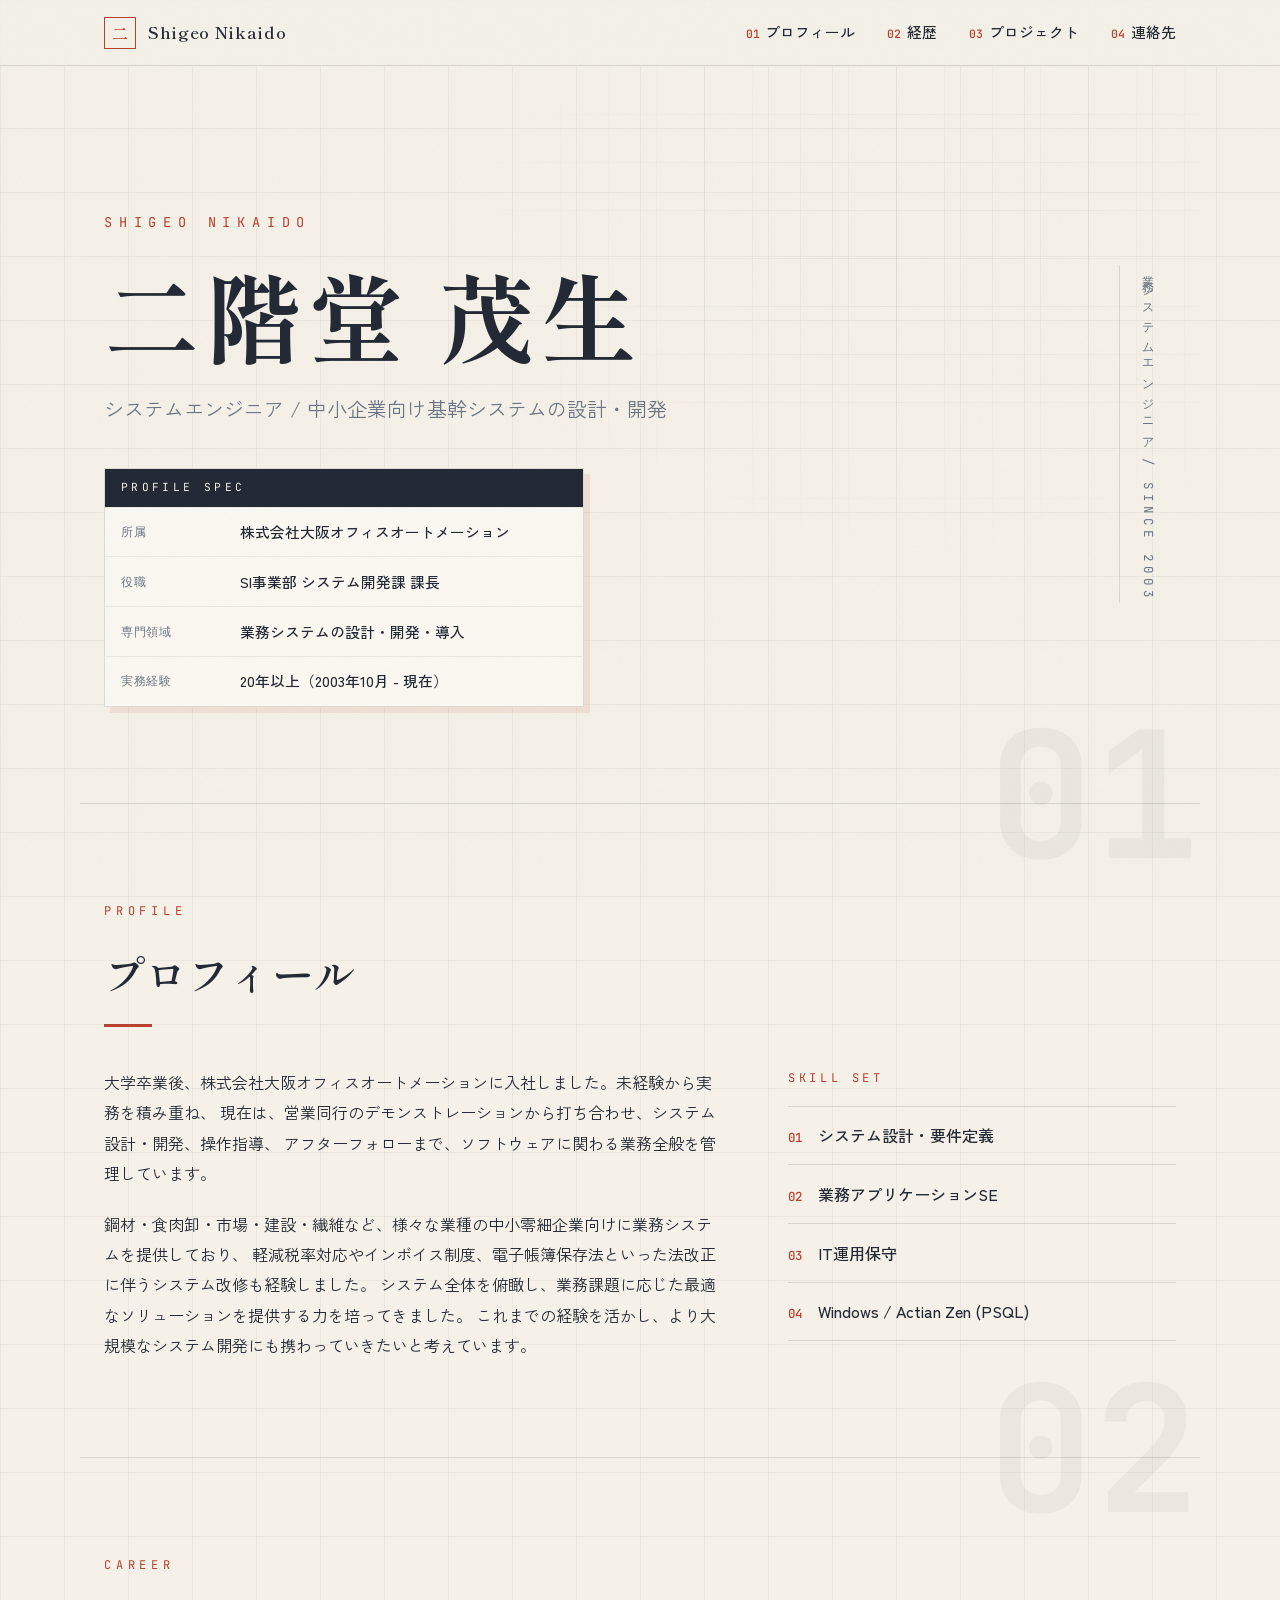
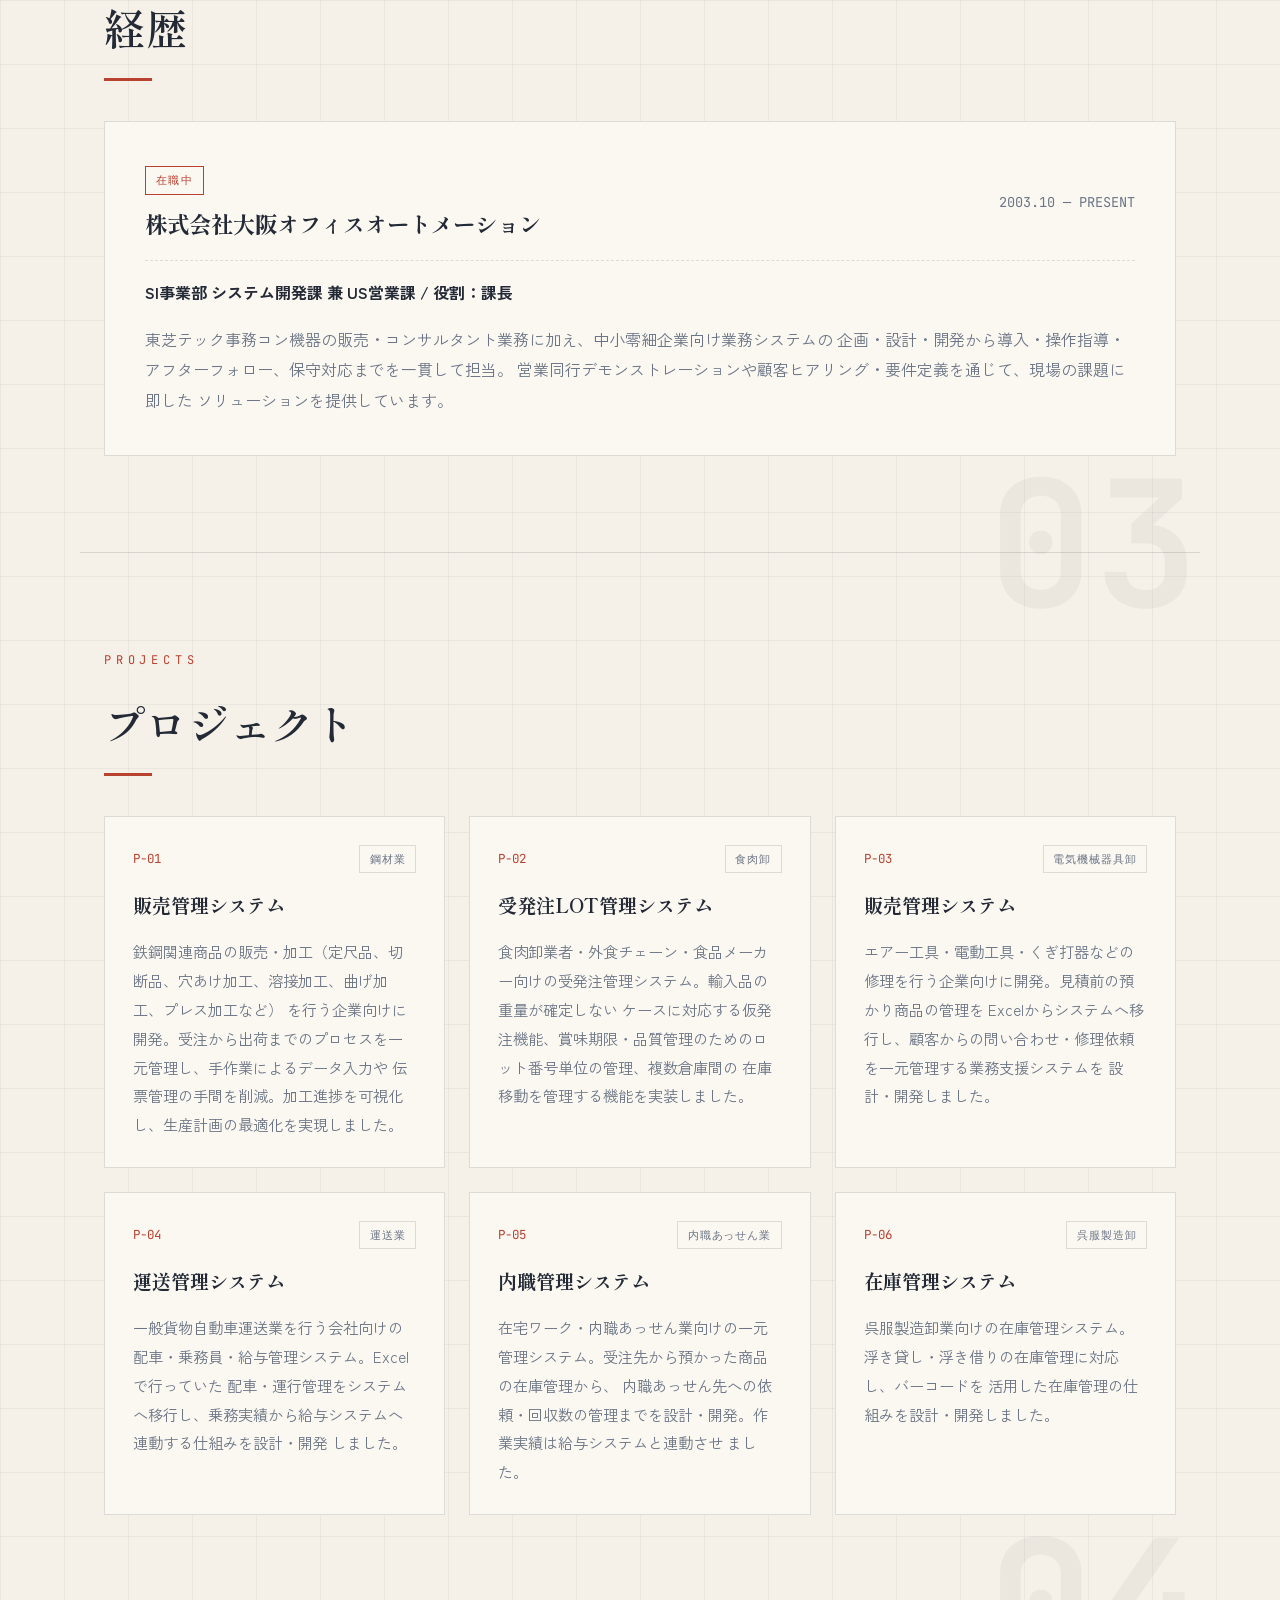
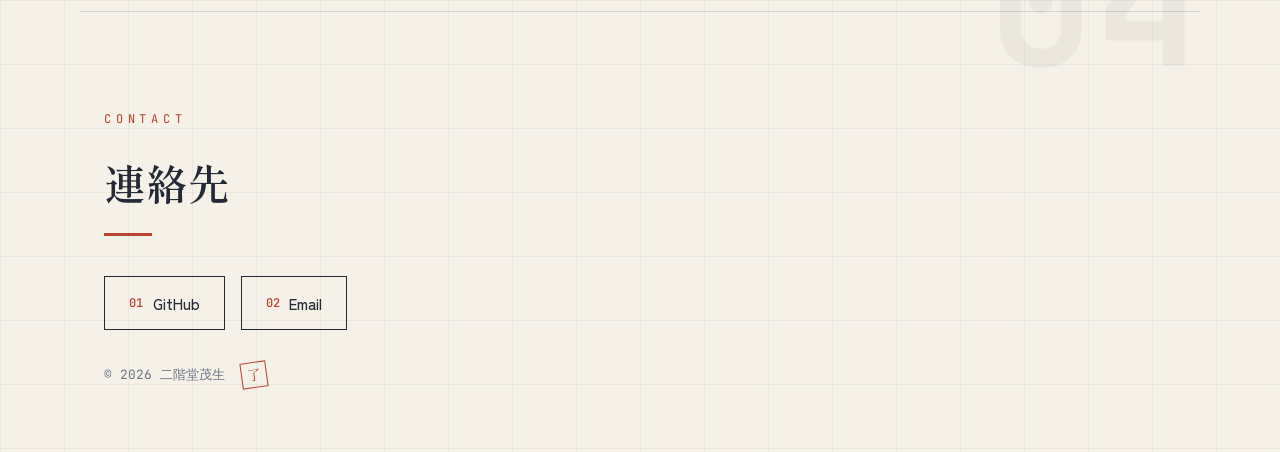
==== index.html @ 4d9657d4 "修正" ====
<!DOCTYPE html>
<html lang="ja">
<head>
  <meta charset="UTF-8">
  <meta name="viewport" content="width=device-width, initial-scale=1.0">
  <title>二階堂茂生 - Portfolio</title>
  <meta name="description" content="二階堂茂生のポートフォリオ。中小企業向け基幹システムの設計・開発に従事するシステムエンジニアの経歴とプロジェクト実績。">
  <link rel="preconnect" href="https://fonts.googleapis.com">
  <link rel="preconnect" href="https://fonts.gstatic.com" crossorigin>
  <link href="https://fonts.googleapis.com/css2?family=Shippori+Mincho:wght@400;500;600;800&family=Zen+Kaku+Gothic+New:wght@400;500;700;900&family=JetBrains+Mono:wght@400;500;600&display=swap" rel="stylesheet">
  <link rel="stylesheet" href="css/style.css">
</head>
<body>
  <div class="grain" aria-hidden="true"></div>

  <header class="site-header">
    <nav class="nav">
      <a class="nav__brand" href="#top">
        <span class="nav__brand-mark" aria-hidden="true">二</span>
        <span class="nav__brand-text">Shigeo Nikaido</span>
      </a>
      <ul class="nav__links">
        <li><a href="#about"><span class="nav__index">01</span>プロフィール</a></li>
        <li><a href="#experience"><span class="nav__index">02</span>経歴</a></li>
        <li><a href="#projects"><span class="nav__index">03</span>プロジェクト</a></li>
        <li><a href="#contact"><span class="nav__index">04</span>連絡先</a></li>
      </ul>
    </nav>
  </header>

  <main>
    <section class="hero" id="top">
      <div class="hero__grid" aria-hidden="true"></div>
      <span class="hero__vertical-label" aria-hidden="true">業務システムエンジニア / SINCE 2003</span>

      <div class="hero__content">
        <p class="hero__kicker reveal" style="--delay:0">SHIGEO NIKAIDO</p>
        <h1 class="hero__name reveal" style="--delay:1">二階堂&nbsp;茂生</h1>
        <p class="hero__tagline reveal" style="--delay:2">システムエンジニア / 中小企業向け基幹システムの設計・開発</p>

        <dl class="spec-sheet reveal" style="--delay:3">
          <div class="spec-sheet__title">PROFILE SPEC</div>
          <div class="spec-sheet__row">
            <dt>所属</dt>
            <dd>株式会社大阪オフィスオートメーション</dd>
          </div>
          <div class="spec-sheet__row">
            <dt>役職</dt>
            <dd>SI事業部 システム開発課 課長</dd>
          </div>
          <div class="spec-sheet__row">
            <dt>専門領域</dt>
            <dd>業務システムの設計・開発・導入</dd>
          </div>
          <div class="spec-sheet__row">
            <dt>実務経験</dt>
            <dd>20年以上（2003年10月 - 現在）</dd>
          </div>
        </dl>
      </div>

      <!-- div class="hanko" aria-hidden="true">
        <span>確<br>認<br>済</span>
      </div -->
      
    </section>

    <section id="about">
      <span class="section-number" aria-hidden="true">01</span>
      <div class="section-head reveal">
        <p class="section-head__kicker">Profile</p>
        <h2>プロフィール</h2>
      </div>

      <div class="about-grid">
        <div class="about-text reveal" style="--delay:1">
          <p>
            大学卒業後、株式会社大阪オフィスオートメーションに入社しました。未経験から実務を積み重ね、
            現在は、営業同行のデモンストレーションから打ち合わせ、システム設計・開発、操作指導、
            アフターフォローまで、ソフトウェアに関わる業務全般を管理しています。
          </p>
          <p>
            鋼材・食肉卸・市場・建設・繊維など、様々な業種の中小零細企業向けに業務システムを提供しており、
            軽減税率対応やインボイス制度、電子帳簿保存法といった法改正に伴うシステム改修も経験しました。
            システム全体を俯瞰し、業務課題に応じた最適なソリューションを提供する力を培ってきました。
            これまでの経験を活かし、より大規模なシステム開発にも携わっていきたいと考えています。
          </p>
        </div>

        <div class="about-skills reveal" style="--delay:2">
          <p class="about-skills__label">Skill Set</p>
          <ul class="skills">
            <li><span class="skills__index">01</span>システム設計・要件定義</li>
            <li><span class="skills__index">02</span>業務アプリケーションSE</li>
            <li><span class="skills__index">03</span>IT運用保守</li>
            <li><span class="skills__index">04</span>Windows / Actian Zen (PSQL)</li>
          </ul>
        </div>
      </div>
    </section>

    <section id="experience">
      <span class="section-number" aria-hidden="true">02</span>
      <div class="section-head reveal">
        <p class="section-head__kicker">Career</p>
        <h2>経歴</h2>
      </div>

      <div class="experience-item reveal" style="--delay:1">
        <div class="experience-item__header">
          <div>
            <span class="experience-item__tag">在職中</span>
            <h3>株式会社大阪オフィスオートメーション</h3>
          </div>
          <span class="experience-item__period">2003.10 — PRESENT</span>
        </div>
        <p class="experience-item__role">SI事業部 システム開発課 兼 US営業課 / 役割：課長</p>
        <p>
          東芝テック事務コン機器の販売・コンサルタント業務に加え、中小零細企業向け業務システムの
          企画・設計・開発から導入・操作指導・アフターフォロー、保守対応までを一貫して担当。
          営業同行デモンストレーションや顧客ヒアリング・要件定義を通じて、現場の課題に即した
          ソリューションを提供しています。
        </p>
      </div>
    </section>

    <section id="projects">
      <span class="section-number" aria-hidden="true">03</span>
      <div class="section-head reveal">
        <p class="section-head__kicker">Projects</p>
        <h2>プロジェクト</h2>
      </div>

      <div class="projects-grid">
        <article class="project-card reveal" style="--delay:1">
          <span class="project-card__corner project-card__corner--tl" aria-hidden="true"></span>
          <span class="project-card__corner project-card__corner--tr" aria-hidden="true"></span>
          <span class="project-card__corner project-card__corner--bl" aria-hidden="true"></span>
          <span class="project-card__corner project-card__corner--br" aria-hidden="true"></span>
          <div class="project-card__head">
            <span class="project-card__index">P-01</span>
            <span class="project-card__tag">鋼材業</span>
          </div>
          <h3>販売管理システム</h3>
          <p>
            鉄鋼関連商品の販売・加工（定尺品、切断品、穴あけ加工、溶接加工、曲げ加工、プレス加工など）
            を行う企業向けに開発。受注から出荷までのプロセスを一元管理し、手作業によるデータ入力や
            伝票管理の手間を削減。加工進捗を可視化し、生産計画の最適化を実現しました。
          </p>
        </article>

        <article class="project-card reveal" style="--delay:2">
          <span class="project-card__corner project-card__corner--tl" aria-hidden="true"></span>
          <span class="project-card__corner project-card__corner--tr" aria-hidden="true"></span>
          <span class="project-card__corner project-card__corner--bl" aria-hidden="true"></span>
          <span class="project-card__corner project-card__corner--br" aria-hidden="true"></span>
          <div class="project-card__head">
            <span class="project-card__index">P-02</span>
            <span class="project-card__tag">食肉卸</span>
          </div>
          <h3>受発注LOT管理システム</h3>
          <p>
            食肉卸業者・外食チェーン・食品メーカー向けの受発注管理システム。輸入品の重量が確定しない
            ケースに対応する仮発注機能、賞味期限・品質管理のためのロット番号単位の管理、複数倉庫間の
            在庫移動を管理する機能を実装しました。
          </p>
        </article>

        <article class="project-card reveal" style="--delay:3">
          <span class="project-card__corner project-card__corner--tl" aria-hidden="true"></span>
          <span class="project-card__corner project-card__corner--tr" aria-hidden="true"></span>
          <span class="project-card__corner project-card__corner--bl" aria-hidden="true"></span>
          <span class="project-card__corner project-card__corner--br" aria-hidden="true"></span>
          <div class="project-card__head">
            <span class="project-card__index">P-03</span>
            <span class="project-card__tag">電気機械器具卸</span>
          </div>
          <h3>販売管理システム</h3>
          <p>
            エアー工具・電動工具・くぎ打器などの修理を行う企業向けに開発。見積前の預かり商品の管理を
            Excelからシステムへ移行し、顧客からの問い合わせ・修理依頼を一元管理する業務支援システムを
            設計・開発しました。
          </p>
        </article>

        <article class="project-card reveal" style="--delay:4">
          <span class="project-card__corner project-card__corner--tl" aria-hidden="true"></span>
          <span class="project-card__corner project-card__corner--tr" aria-hidden="true"></span>
          <span class="project-card__corner project-card__corner--bl" aria-hidden="true"></span>
          <span class="project-card__corner project-card__corner--br" aria-hidden="true"></span>
          <div class="project-card__head">
            <span class="project-card__index">P-04</span>
            <span class="project-card__tag">運送業</span>
          </div>
          <h3>運送管理システム</h3>
          <p>
            一般貨物自動車運送業を行う会社向けの配車・乗務員・給与管理システム。Excelで行っていた
            配車・運行管理をシステムへ移行し、乗務実績から給与システムへ連動する仕組みを設計・開発
            しました。
          </p>
        </article>

        <article class="project-card reveal" style="--delay:5">
          <span class="project-card__corner project-card__corner--tl" aria-hidden="true"></span>
          <span class="project-card__corner project-card__corner--tr" aria-hidden="true"></span>
          <span class="project-card__corner project-card__corner--bl" aria-hidden="true"></span>
          <span class="project-card__corner project-card__corner--br" aria-hidden="true"></span>
          <div class="project-card__head">
            <span class="project-card__index">P-05</span>
            <span class="project-card__tag">内職あっせん業</span>
          </div>
          <h3>内職管理システム</h3>
          <p>
            在宅ワーク・内職あっせん業向けの一元管理システム。受注先から預かった商品の在庫管理から、
            内職あっせん先への依頼・回収数の管理までを設計・開発。作業実績は給与システムと連動させ
            ました。
          </p>
        </article>

        <article class="project-card reveal" style="--delay:6">
          <span class="project-card__corner project-card__corner--tl" aria-hidden="true"></span>
          <span class="project-card__corner project-card__corner--tr" aria-hidden="true"></span>
          <span class="project-card__corner project-card__corner--bl" aria-hidden="true"></span>
          <span class="project-card__corner project-card__corner--br" aria-hidden="true"></span>
          <div class="project-card__head">
            <span class="project-card__index">P-06</span>
            <span class="project-card__tag">呉服製造卸</span>
          </div>
          <h3>在庫管理システム</h3>
          <p>
            呉服製造卸業向けの在庫管理システム。浮き貸し・浮き借りの在庫管理に対応し、バーコードを
            活用した在庫管理の仕組みを設計・開発しました。
          </p>
        </article>
      </div>
    </section>
  </main>

  <footer id="contact">
    <span class="section-number" aria-hidden="true">04</span>
    <div class="section-head reveal">
      <p class="section-head__kicker">Contact</p>
      <h2>連絡先</h2>
    </div>

    <div class="footer__content reveal" style="--delay:1">
      <div class="footer__links">
        <a class="footer__link" href="https://github.com/s-nikaido" target="_blank" rel="noopener">
          <span class="footer__link-index">01</span>GitHub
        </a>
        <a class="footer__link" href="mailto:nikaido1978@gmail.com">
          <span class="footer__link-index">02</span>Email
        </a>
      </div>
      <p class="footer__copy">
        <span>&copy; 2026 二階堂茂生</span>
        <span class="footer__stamp" aria-hidden="true">了</span>
      </p>
    </div>
  </footer>

  <script src="js/main.js"></script>
</body>
</html>
---- css/style.css ----
/* ==========================================================================
   Design Tokens
   ========================================================================== */
:root {
  --font-display: 'Shippori Mincho', serif;
  --font-body: 'Zen Kaku Gothic New', "Hiragino Sans", sans-serif;
  --font-mono: 'JetBrains Mono', monospace;

  --color-bg: #f5f1e8;
  --color-bg-panel: #fbf8f2;
  --color-ink: #232a36;
  --color-ink-soft: #6b7585;
  --color-accent: #b8412f;
  --color-accent-soft: rgba(184, 65, 47, 0.1);
  --color-border: rgba(35, 42, 54, 0.14);
  --color-border-soft: rgba(35, 42, 54, 0.08);
  --color-grid-line: rgba(35, 42, 54, 0.05);

  --max-width: 1120px;
}

/* ==========================================================================
   Reset & Base
   ========================================================================== */
* {
  box-sizing: border-box;
}

html {
  scroll-behavior: smooth;
}

body {
  margin: 0;
  font-family: var(--font-body);
  font-size: 16px;
  line-height: 1.9;
  color: var(--color-ink);
  background-color: var(--color-bg);
  background-image:
    repeating-linear-gradient(to right, var(--color-grid-line) 0 1px, transparent 1px 64px),
    repeating-linear-gradient(to bottom, var(--color-grid-line) 0 1px, transparent 1px 64px);
}

a {
  color: var(--color-accent);
  text-decoration: none;
}

/* Paper grain overlay */
.grain {
  position: fixed;
  inset: 0;
  z-index: 999;
  pointer-events: none;
  opacity: 0.05;
  mix-blend-mode: multiply;
  background-image: url("data:image/svg+xml,%3Csvg xmlns='http://www.w3.org/2000/svg' width='220' height='220'%3E%3Cfilter id='n'%3E%3CfeTurbulence type='fractalNoise' baseFrequency='0.9' numOctaves='4' stitchTiles='stitch'/%3E%3C/filter%3E%3Crect width='100%25' height='100%25' filter='url(%23n)'/%3E%3C/svg%3E");
  background-size: 220px 220px;
}

/* ==========================================================================
   Header / Nav
   ========================================================================== */
.site-header {
  position: sticky;
  top: 0;
  z-index: 100;
  background: rgba(245, 241, 232, 0.82);
  backdrop-filter: blur(8px);
  -webkit-backdrop-filter: blur(8px);
  border-bottom: 1px solid var(--color-border);
}

.nav {
  max-width: var(--max-width);
  margin: 0 auto;
  display: flex;
  align-items: center;
  justify-content: space-between;
  padding: 1rem 1.5rem;
  gap: 1rem;
}

.nav__brand {
  display: flex;
  align-items: center;
  gap: 0.75rem;
  color: var(--color-ink);
  font-family: var(--font-display);
  font-weight: 600;
  font-size: 1.05rem;
  letter-spacing: 0.04em;
}

.nav__brand-mark {
  display: flex;
  align-items: center;
  justify-content: center;
  width: 2rem;
  height: 2rem;
  flex-shrink: 0;
  border: 1.5px solid var(--color-accent);
  color: var(--color-accent);
  font-size: 1rem;
  line-height: 1;
}

.nav__links {
  display: flex;
  gap: 2rem;
  list-style: none;
  margin: 0;
  padding: 0;
}

.nav__links a {
  position: relative;
  display: inline-flex;
  align-items: baseline;
  gap: 0.4em;
  color: var(--color-ink);
  font-weight: 500;
  font-size: 0.92rem;
  padding-bottom: 0.2rem;
}

.nav__index {
  font-family: var(--font-mono);
  font-size: 0.72rem;
  color: var(--color-accent);
}

.nav__links a::after {
  content: '';
  position: absolute;
  left: 0;
  bottom: 0;
  width: 100%;
  height: 1px;
  background: var(--color-accent);
  transform: scaleX(0);
  transform-origin: right;
  transition: transform 0.3s ease;
}

.nav__links a:hover::after {
  transform: scaleX(1);
  transform-origin: left;
}

/* ==========================================================================
   Hero
   ========================================================================== */
.hero {
  position: relative;
  overflow: hidden;
  padding: clamp(5rem, 14vw, 9rem) 1.5rem clamp(4rem, 8vw, 6rem);
  border-bottom: 1px solid var(--color-border);
}

.hero__grid {
  position: absolute;
  inset: 0;
  background-image:
    repeating-linear-gradient(to right, rgba(35, 42, 54, 0.06) 0 1px, transparent 1px 48px),
    repeating-linear-gradient(to bottom, rgba(35, 42, 54, 0.06) 0 1px, transparent 1px 48px);
  -webkit-mask-image: radial-gradient(ellipse 60% 60% at 75% 25%, black 0%, transparent 70%);
  mask-image: radial-gradient(ellipse 60% 60% at 75% 25%, black 0%, transparent 70%);
}

.hero__vertical-label {
  display: none;
  position: absolute;
  top: 50%;
  right: 2.5rem;
  transform: translateY(-50%);
  writing-mode: vertical-rl;
  font-family: var(--font-mono);
  font-size: 0.78rem;
  letter-spacing: 0.4em;
  color: var(--color-ink-soft);
  border-left: 1px solid var(--color-border);
  padding-left: 1rem;
}

.hero__content {
  position: relative;
  max-width: var(--max-width);
  margin: 0 auto;
}

.hero__kicker {
  font-family: var(--font-mono);
  font-size: 0.85rem;
  letter-spacing: 0.5em;
  color: var(--color-accent);
  margin: 0 0 1.5rem;
}

.hero__name {
  font-family: var(--font-display);
  font-weight: 800;
  font-size: clamp(2.8rem, 9vw, 6rem);
  line-height: 1.15;
  margin: 0;
  letter-spacing: 0.06em;
}

.hero__tagline {
  margin: 1.25rem 0 0;
  font-size: clamp(1rem, 2vw, 1.25rem);
  color: var(--color-ink-soft);
  max-width: 36em;
}

/* Title block / spec sheet */
.spec-sheet {
  margin: 2.5rem 0 0;
  max-width: 480px;
  border: 1px solid var(--color-border);
  background: var(--color-bg-panel);
  box-shadow: 6px 6px 0 var(--color-accent-soft);
}

.spec-sheet__title {
  font-family: var(--font-mono);
  font-size: 0.7rem;
  letter-spacing: 0.3em;
  text-transform: uppercase;
  background: var(--color-ink);
  color: var(--color-bg);
  padding: 0.5rem 1rem;
}

.spec-sheet__row {
  display: grid;
  grid-template-columns: 7em 1fr;
  gap: 1rem;
  padding: 0.65rem 1rem;
  border-top: 1px solid var(--color-border-soft);
  font-size: 0.92rem;
}

.spec-sheet__row dt {
  font-family: var(--font-mono);
  font-size: 0.72rem;
  letter-spacing: 0.05em;
  color: var(--color-ink-soft);
  align-self: center;
}

.spec-sheet__row dd {
  margin: 0;
  font-weight: 500;
}

/* Hanko stamp */
.hanko {
  position: absolute;
  top: clamp(1.5rem, 8vw, 4rem);
  right: clamp(1.5rem, 6vw, 6rem);
  width: 84px;
  height: 84px;
  display: flex;
  align-items: center;
  justify-content: center;
  border: 3px double var(--color-accent);
  color: var(--color-accent);
  font-family: var(--font-display);
  font-weight: 600;
  font-size: 1.1rem;
  line-height: 1.3;
  text-align: center;
  mix-blend-mode: multiply;
  opacity: 0;
  transform: rotate(-9deg) scale(1.5);
  transition: opacity 0.8s ease, transform 0.8s cubic-bezier(0.34, 1.56, 0.64, 1);
}

.hanko.is-visible {
  opacity: 0.75;
  transform: rotate(-9deg) scale(1);
}

/* ==========================================================================
   Sections (shared)
   ========================================================================== */
section {
  position: relative;
  max-width: var(--max-width);
  margin: 0 auto;
  padding: clamp(4rem, 10vw, 6rem) 1.5rem;
  border-bottom: 1px solid var(--color-border);
}

.section-number {
  position: absolute;
  top: -0.55em;
  right: 0;
  z-index: 0;
  font-family: var(--font-mono);
  font-weight: 700;
  font-size: clamp(5rem, 16vw, 11rem);
  line-height: 1;
  color: var(--color-ink);
  opacity: 0.045;
  pointer-events: none;
  user-select: none;
}

.section-head {
  position: relative;
  z-index: 1;
}

.section-head__kicker {
  font-family: var(--font-mono);
  font-size: 0.75rem;
  letter-spacing: 0.4em;
  text-transform: uppercase;
  color: var(--color-accent);
  margin: 0 0 0.75rem;
}

section h2,
footer h2 {
  position: relative;
  font-family: var(--font-display);
  font-weight: 600;
  font-size: clamp(1.8rem, 4vw, 2.6rem);
  margin: 0;
  padding-bottom: 0.85rem;
}

section h2::after,
footer h2::after {
  content: '';
  position: absolute;
  left: 0;
  bottom: 0;
  width: 3rem;
  height: 3px;
  background: var(--color-accent);
}

/* ==========================================================================
   About
   ========================================================================== */
.about-grid {
  position: relative;
  z-index: 1;
  display: grid;
  grid-template-columns: 1.6fr 1fr;
  gap: clamp(2rem, 5vw, 5rem);
  margin-top: 2.5rem;
}

.about-text p {
  margin: 0 0 1.25rem;
}

.about-text p:last-child {
  margin-bottom: 0;
}

.about-skills__label {
  font-family: var(--font-mono);
  font-size: 0.75rem;
  letter-spacing: 0.3em;
  text-transform: uppercase;
  color: var(--color-accent);
  margin: 0 0 1rem;
}

.skills {
  list-style: none;
  margin: 0;
  padding: 0;
  border-top: 1px solid var(--color-border);
}

.skills li {
  display: flex;
  align-items: baseline;
  gap: 1rem;
  padding: 0.85rem 0;
  border-bottom: 1px solid var(--color-border);
  font-weight: 500;
}

.skills__index {
  font-family: var(--font-mono);
  font-size: 0.78rem;
  color: var(--color-accent);
}

/* ==========================================================================
   Experience
   ========================================================================== */
.experience-item {
  position: relative;
  z-index: 1;
  margin-top: 2.5rem;
  padding: clamp(1.5rem, 4vw, 2.5rem);
  border: 1px solid var(--color-border);
  background: var(--color-bg-panel);
}

.experience-item__header {
  display: flex;
  flex-wrap: wrap;
  align-items: flex-start;
  justify-content: space-between;
  gap: 1rem;
  margin-bottom: 1rem;
  padding-bottom: 1rem;
  border-bottom: 1px dashed var(--color-border);
}

.experience-item__header h3 {
  font-family: var(--font-display);
  font-size: 1.4rem;
  margin: 0.4rem 0 0;
}

.experience-item__tag {
  display: inline-block;
  font-family: var(--font-mono);
  font-size: 0.7rem;
  letter-spacing: 0.15em;
  color: var(--color-accent);
  border: 1px solid var(--color-accent);
  padding: 0.2rem 0.6rem;
}

.experience-item__period {
  font-family: var(--font-mono);
  font-size: 0.85rem;
  color: var(--color-ink-soft);
  white-space: nowrap;
  align-self: center;
}

.experience-item__role {
  font-weight: 700;
  margin: 0 0 0.75rem;
}

.experience-item p:last-child {
  margin-bottom: 0;
  color: var(--color-ink-soft);
}

/* ==========================================================================
   Projects
   ========================================================================== */
.projects-grid {
  position: relative;
  z-index: 1;
  margin-top: 2.5rem;
  display: grid;
  grid-template-columns: repeat(auto-fit, minmax(280px, 1fr));
  gap: 1.5rem;
}

.project-card {
  position: relative;
  display: flex;
  flex-direction: column;
  gap: 0.85rem;
  padding: 1.75rem;
  background: var(--color-bg-panel);
  border: 1px solid var(--color-border);
  transition: transform 0.35s ease, box-shadow 0.35s ease, border-color 0.35s ease;
}

.project-card:hover {
  transform: translateY(-6px);
  box-shadow: 8px 8px 0 var(--color-accent-soft);
  border-color: var(--color-ink);
}

.project-card__corner {
  position: absolute;
  width: 16px;
  height: 16px;
  border-color: var(--color-accent);
  opacity: 0;
  transition: top 0.3s ease, right 0.3s ease, bottom 0.3s ease, left 0.3s ease, opacity 0.3s ease;
}

.project-card__corner--tl {
  top: 8px;
  left: 8px;
  border-top: 2px solid;
  border-left: 2px solid;
}

.project-card__corner--tr {
  top: 8px;
  right: 8px;
  border-top: 2px solid;
  border-right: 2px solid;
}

.project-card__corner--bl {
  bottom: 8px;
  left: 8px;
  border-bottom: 2px solid;
  border-left: 2px solid;
}

.project-card__corner--br {
  bottom: 8px;
  right: 8px;
  border-bottom: 2px solid;
  border-right: 2px solid;
}

.project-card:hover .project-card__corner {
  opacity: 1;
}

.project-card:hover .project-card__corner--tl {
  top: 4px;
  left: 4px;
}

.project-card:hover .project-card__corner--tr {
  top: 4px;
  right: 4px;
}

.project-card:hover .project-card__corner--bl {
  bottom: 4px;
  left: 4px;
}

.project-card:hover .project-card__corner--br {
  bottom: 4px;
  right: 4px;
}

.project-card__head {
  display: flex;
  align-items: center;
  justify-content: space-between;
  gap: 1rem;
}

.project-card__index {
  font-family: var(--font-mono);
  font-size: 0.78rem;
  color: var(--color-accent);
}

.project-card__tag {
  font-family: var(--font-mono);
  font-size: 0.7rem;
  letter-spacing: 0.08em;
  color: var(--color-ink-soft);
  border: 1px solid var(--color-border);
  padding: 0.15rem 0.6rem;
  white-space: nowrap;
}

.project-card h3 {
  font-family: var(--font-display);
  font-size: 1.2rem;
  margin: 0;
}

.project-card p {
  margin: 0;
  font-size: 0.95rem;
  color: var(--color-ink-soft);
  flex-grow: 1;
}

/* ==========================================================================
   Footer / Contact
   ========================================================================== */
footer {
  position: relative;
  max-width: var(--max-width);
  margin: 0 auto;
  padding: clamp(4rem, 10vw, 6rem) 1.5rem clamp(3rem, 6vw, 4rem);
  border-bottom: none;
}

.footer__content {
  position: relative;
  z-index: 1;
  margin-top: 2.5rem;
  display: flex;
  flex-direction: column;
  align-items: flex-start;
  gap: 2rem;
}

.footer__links {
  display: flex;
  flex-wrap: wrap;
  gap: 1rem;
}

.footer__link {
  display: inline-flex;
  align-items: center;
  gap: 0.6rem;
  padding: 0.75rem 1.5rem;
  font-weight: 500;
  font-size: 0.95rem;
  color: var(--color-ink);
  border: 1px solid var(--color-ink);
  transition: background 0.25s ease, color 0.25s ease;
}

.footer__link-index {
  font-family: var(--font-mono);
  font-size: 0.75rem;
  color: var(--color-accent);
  transition: color 0.25s ease;
}

.footer__link:hover {
  background: var(--color-ink);
  color: var(--color-bg);
  text-decoration: none;
}

.footer__link:hover .footer__link-index {
  color: var(--color-accent);
}

.footer__copy {
  display: flex;
  align-items: center;
  gap: 1rem;
  margin: 0;
  font-family: var(--font-mono);
  font-size: 0.8rem;
  color: var(--color-ink-soft);
}

.footer__stamp {
  display: inline-flex;
  align-items: center;
  justify-content: center;
  width: 1.6rem;
  height: 1.6rem;
  border: 1.5px solid var(--color-accent);
  color: var(--color-accent);
  font-family: var(--font-display);
  font-size: 0.85rem;
  transform: rotate(-8deg);
  mix-blend-mode: multiply;
}

/* ==========================================================================
   Reveal on scroll
   ========================================================================== */
.reveal {
  opacity: 0;
  transform: translateY(28px);
  transition: opacity 0.7s ease, transform 0.7s ease;
  transition-delay: calc(var(--delay, 0) * 0.1s);
}

.reveal.is-visible {
  opacity: 1;
  transform: translateY(0);
}

@media (prefers-reduced-motion: reduce) {
  .reveal,
  .hanko {
    transition: none !important;
    opacity: 1 !important;
    transform: none !important;
  }
}

/* ==========================================================================
   Responsive
   ========================================================================== */
@media (min-width: 901px) {
  .hero__vertical-label {
    display: block;
  }
}

@media (max-width: 900px) {
  .about-grid {
    grid-template-columns: 1fr;
  }

  .hanko {
    width: 64px;
    height: 64px;
    font-size: 0.85rem;
    top: 1.25rem;
    right: 1.25rem;
  }
}

@media (max-width: 640px) {
  .nav {
    flex-direction: column;
    align-items: flex-start;
    gap: 0.75rem;
  }

  .nav__links {
    flex-wrap: wrap;
    gap: 0.75rem 1.5rem;
    width: 100%;
  }

  .spec-sheet {
    max-width: 100%;
  }

  .spec-sheet__row {
    grid-template-columns: 5.5em 1fr;
    font-size: 0.85rem;
  }

  .experience-item__header {
    flex-direction: column;
    gap: 0.5rem;
  }

  .footer__copy {
    flex-wrap: wrap;
  }
}
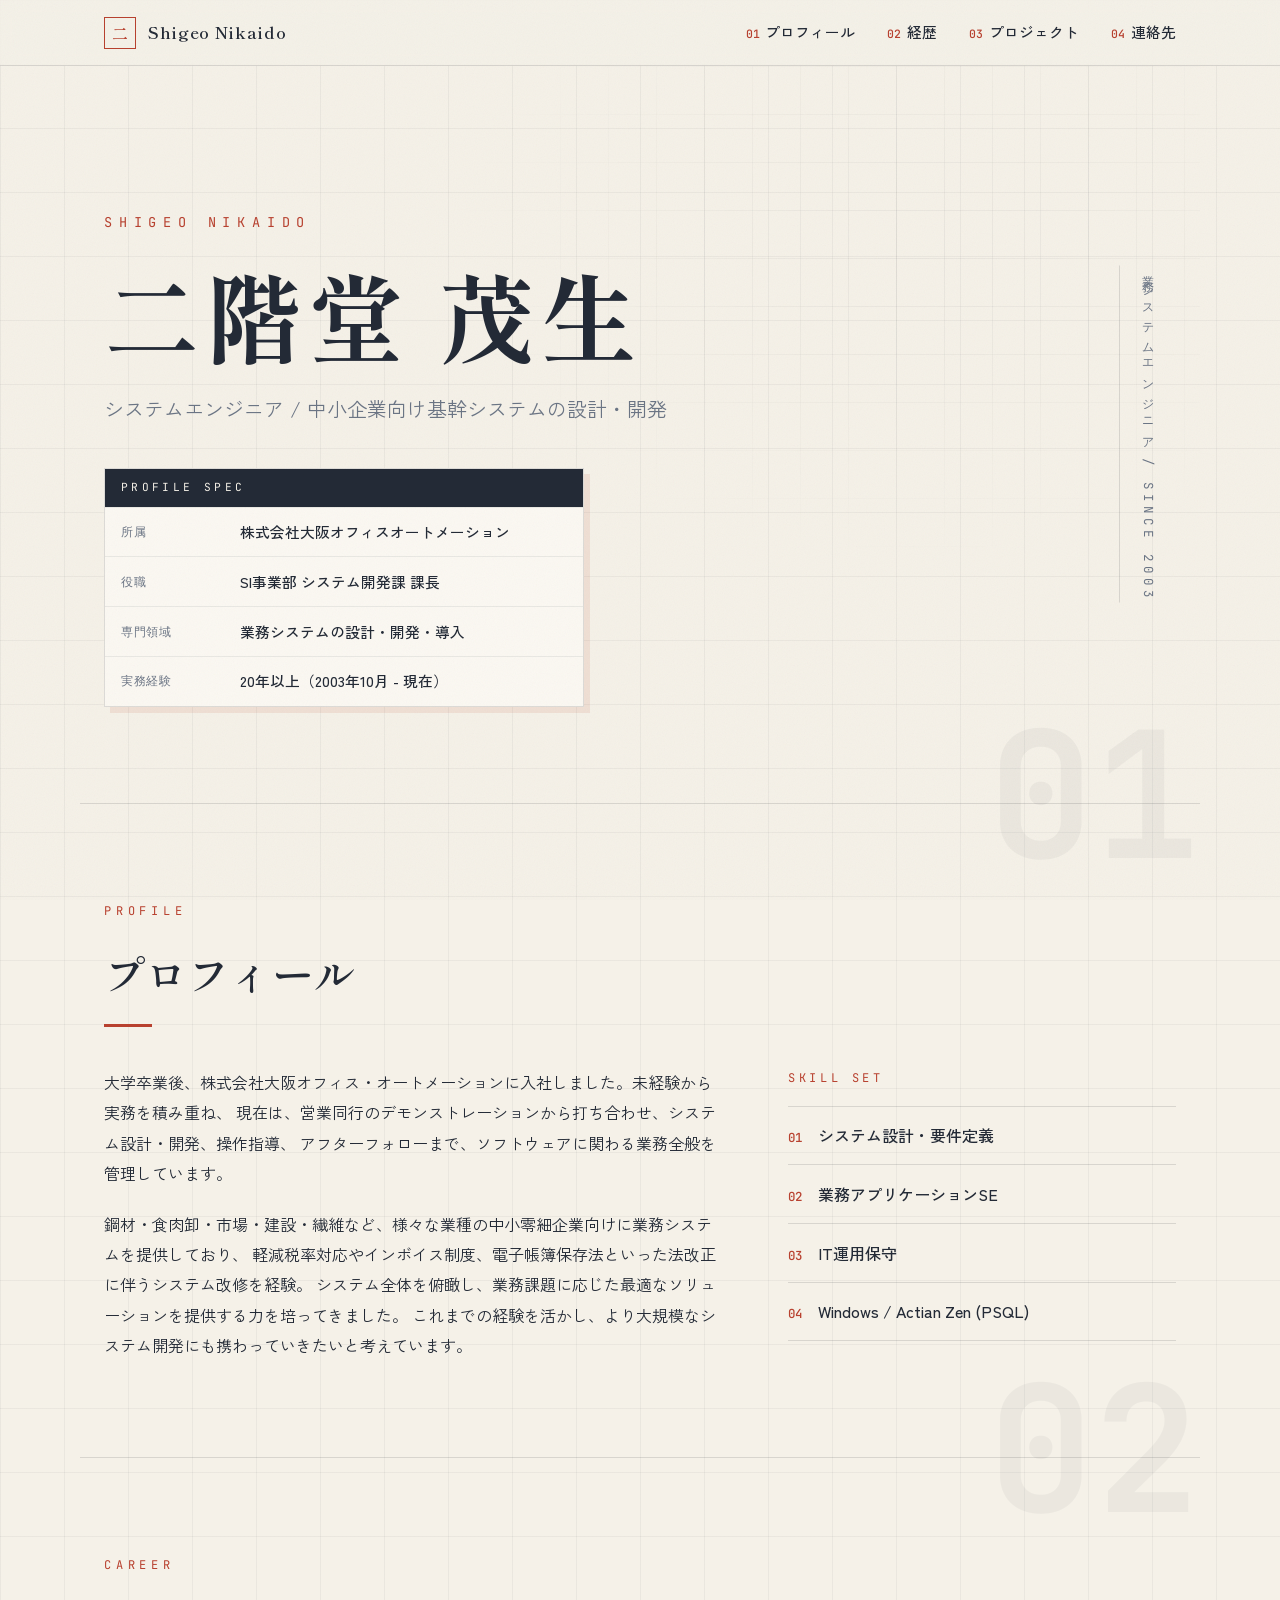
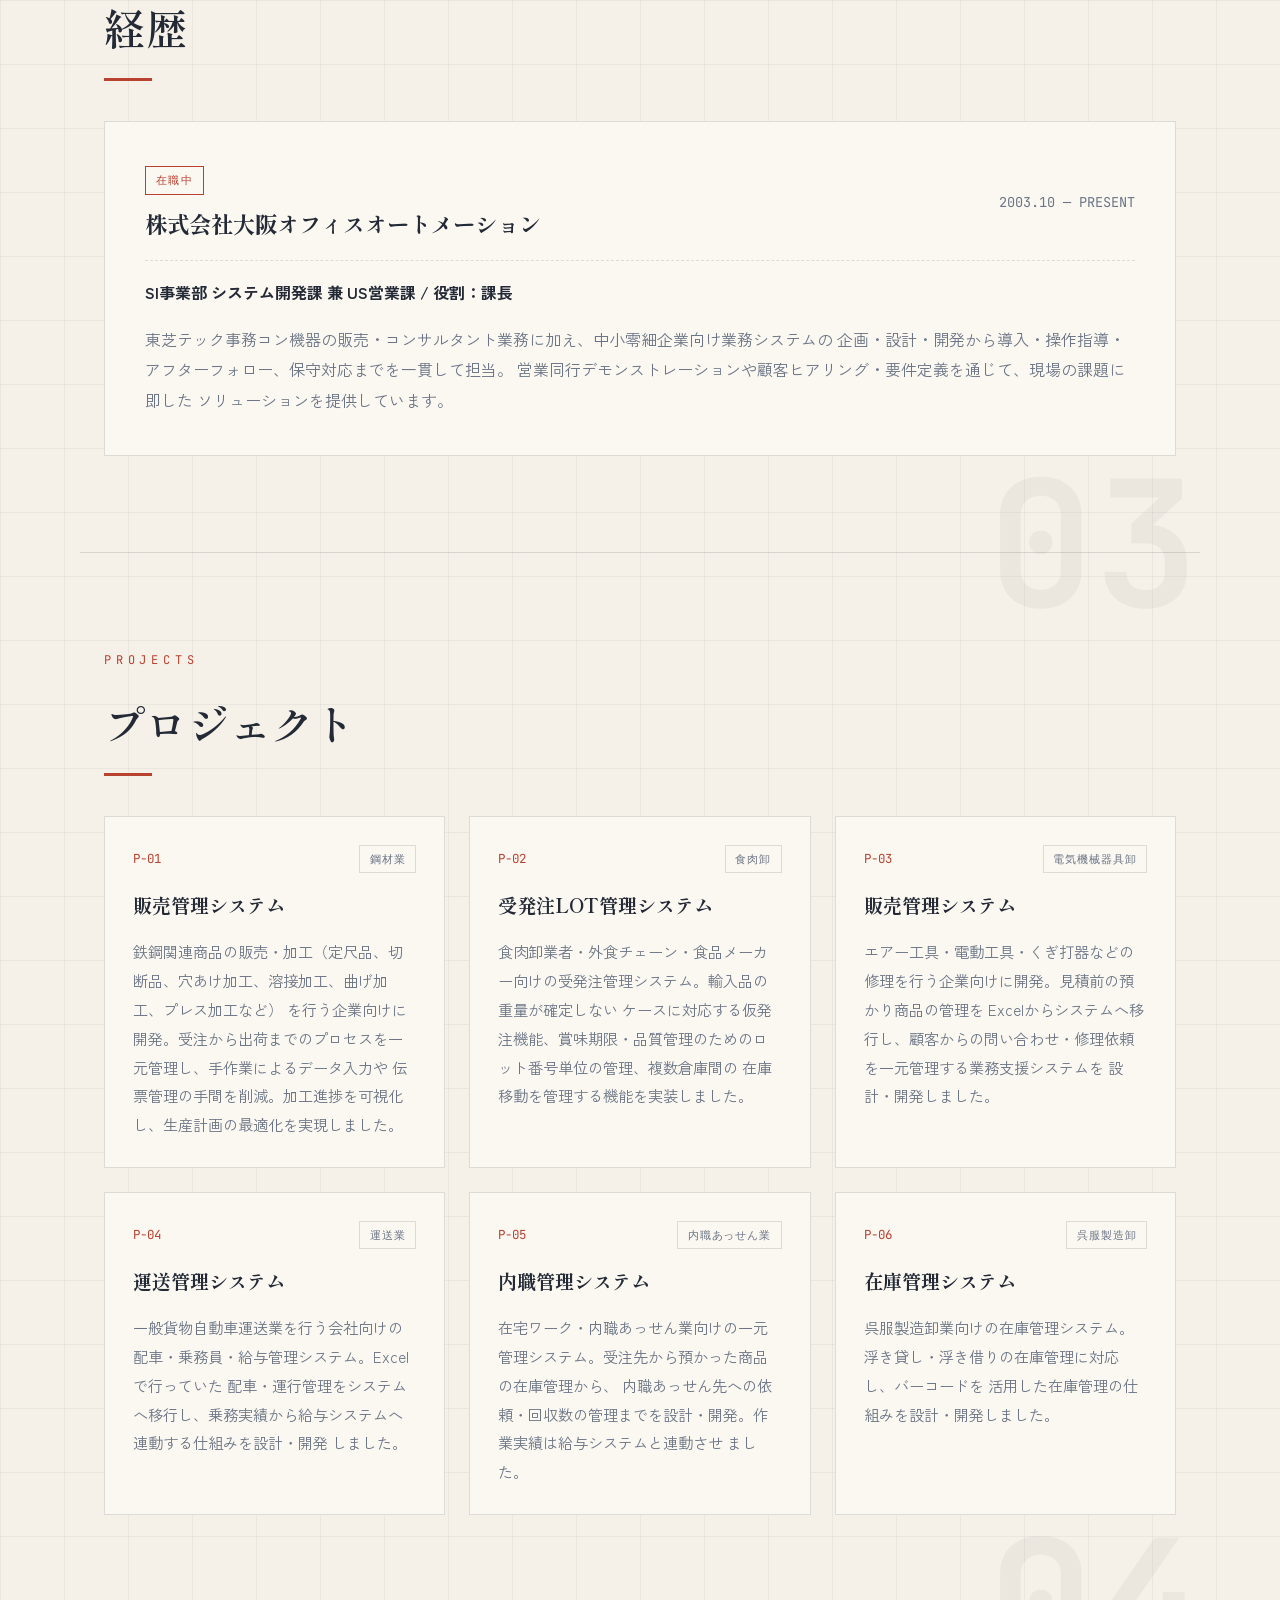
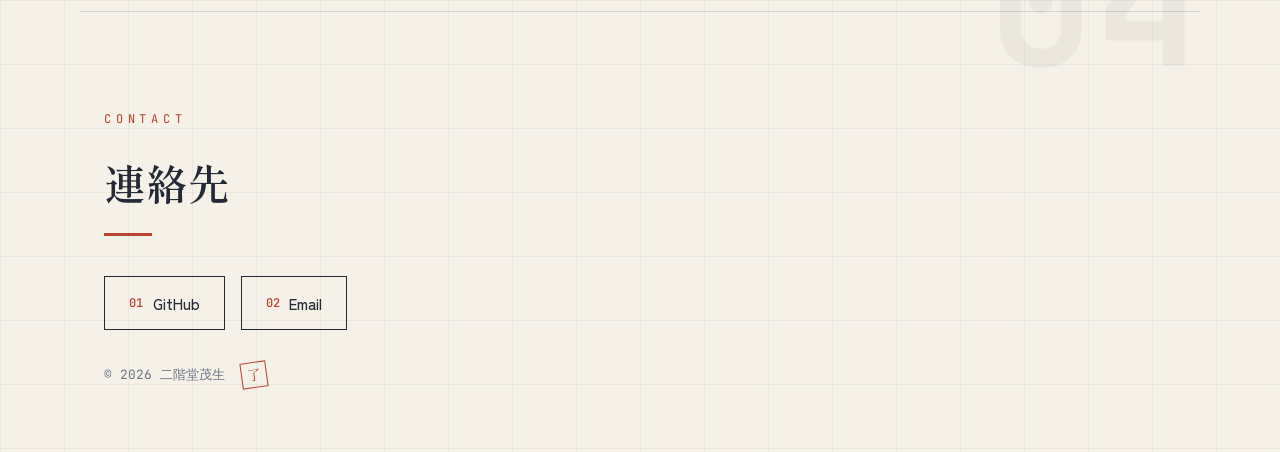
==== commit 84eb1663: "修正" ====
--- a/index.html
+++ b/index.html
@@ -75,13 +75,13 @@
       <div class="about-grid">
         <div class="about-text reveal" style="--delay:1">
           <p>
-            大学卒業後、株式会社大阪オフィスオートメーションに入社しました。未経験から実務を積み重ね、
+            大学卒業後、株式会社大阪オフィス・オートメーションに入社しました。未経験から実務を積み重ね、
             現在は、営業同行のデモンストレーションから打ち合わせ、システム設計・開発、操作指導、
             アフターフォローまで、ソフトウェアに関わる業務全般を管理しています。
           </p>
           <p>
             鋼材・食肉卸・市場・建設・繊維など、様々な業種の中小零細企業向けに業務システムを提供しており、
-            軽減税率対応やインボイス制度、電子帳簿保存法といった法改正に伴うシステム改修も経験しました。
+            軽減税率対応やインボイス制度、電子帳簿保存法といった法改正に伴うシステム改修を経験。
             システム全体を俯瞰し、業務課題に応じた最適なソリューションを提供する力を培ってきました。
             これまでの経験を活かし、より大規模なシステム開発にも携わっていきたいと考えています。
           </p>
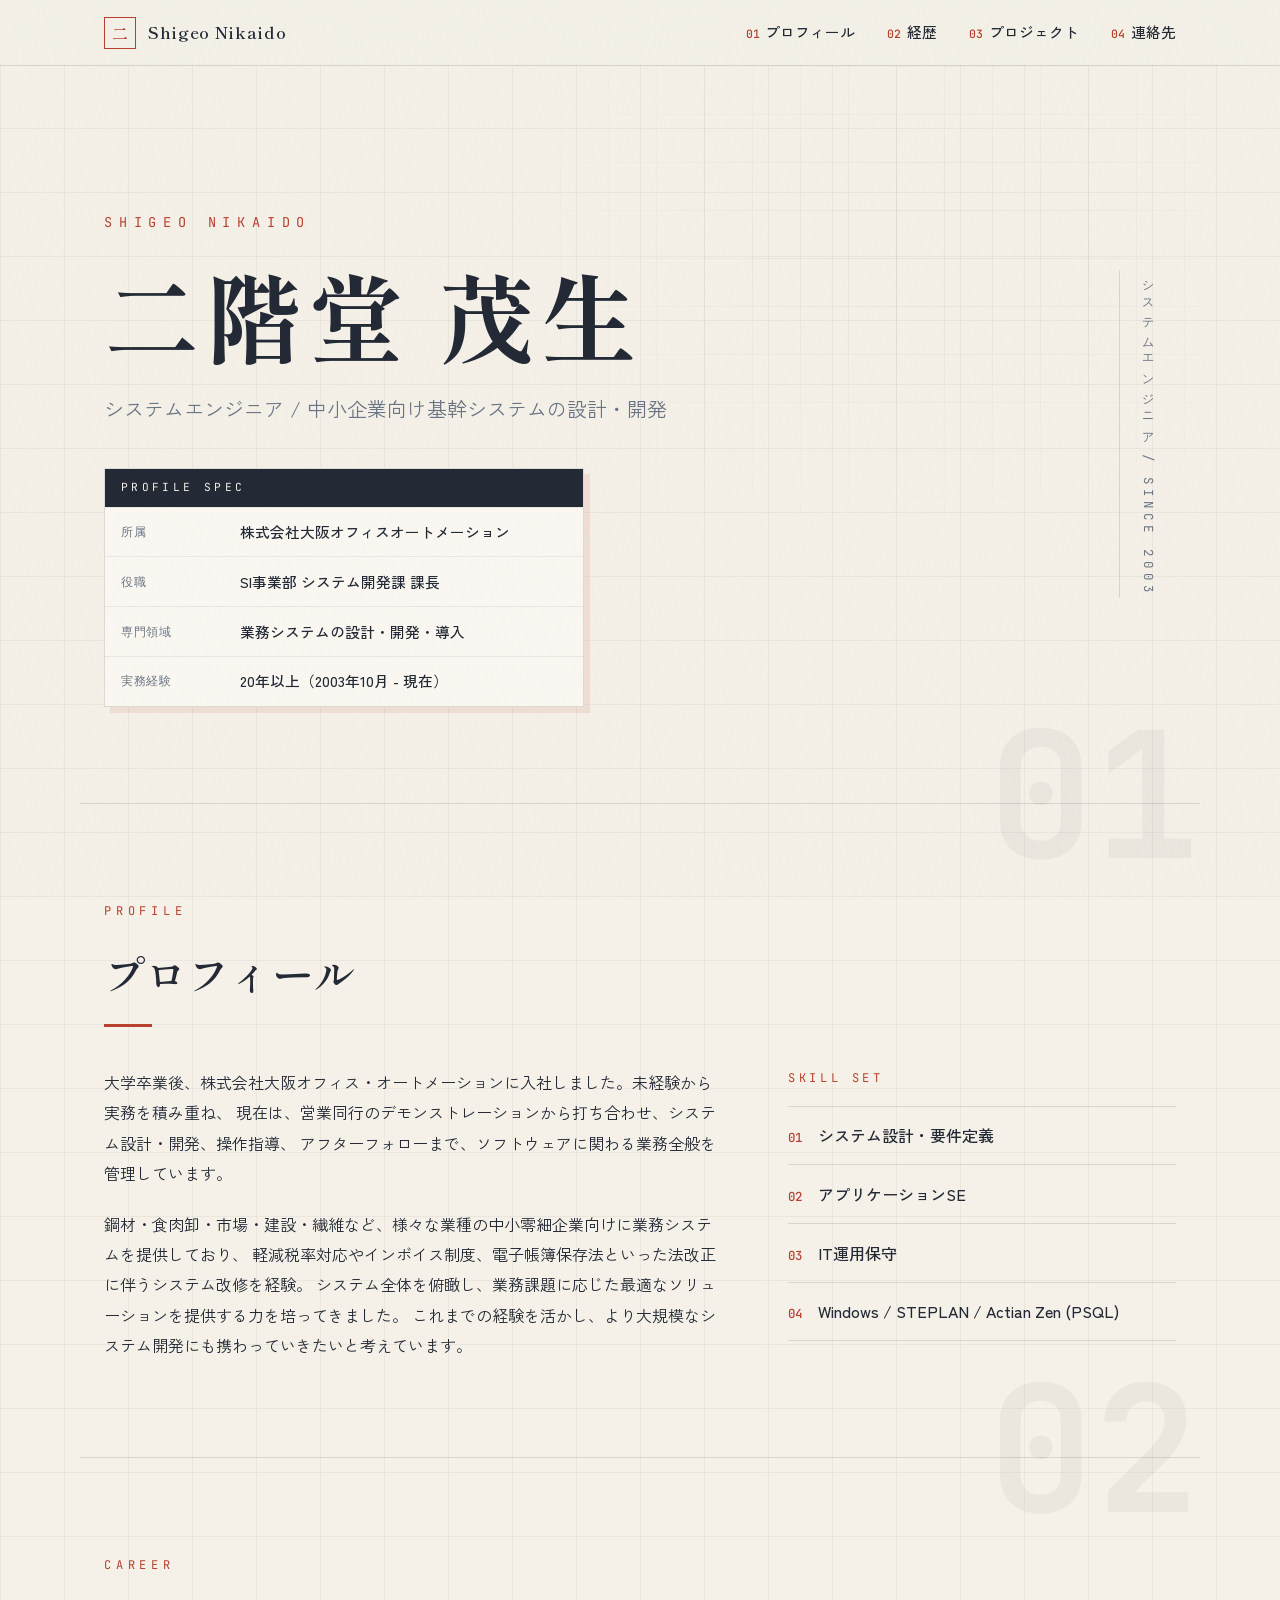
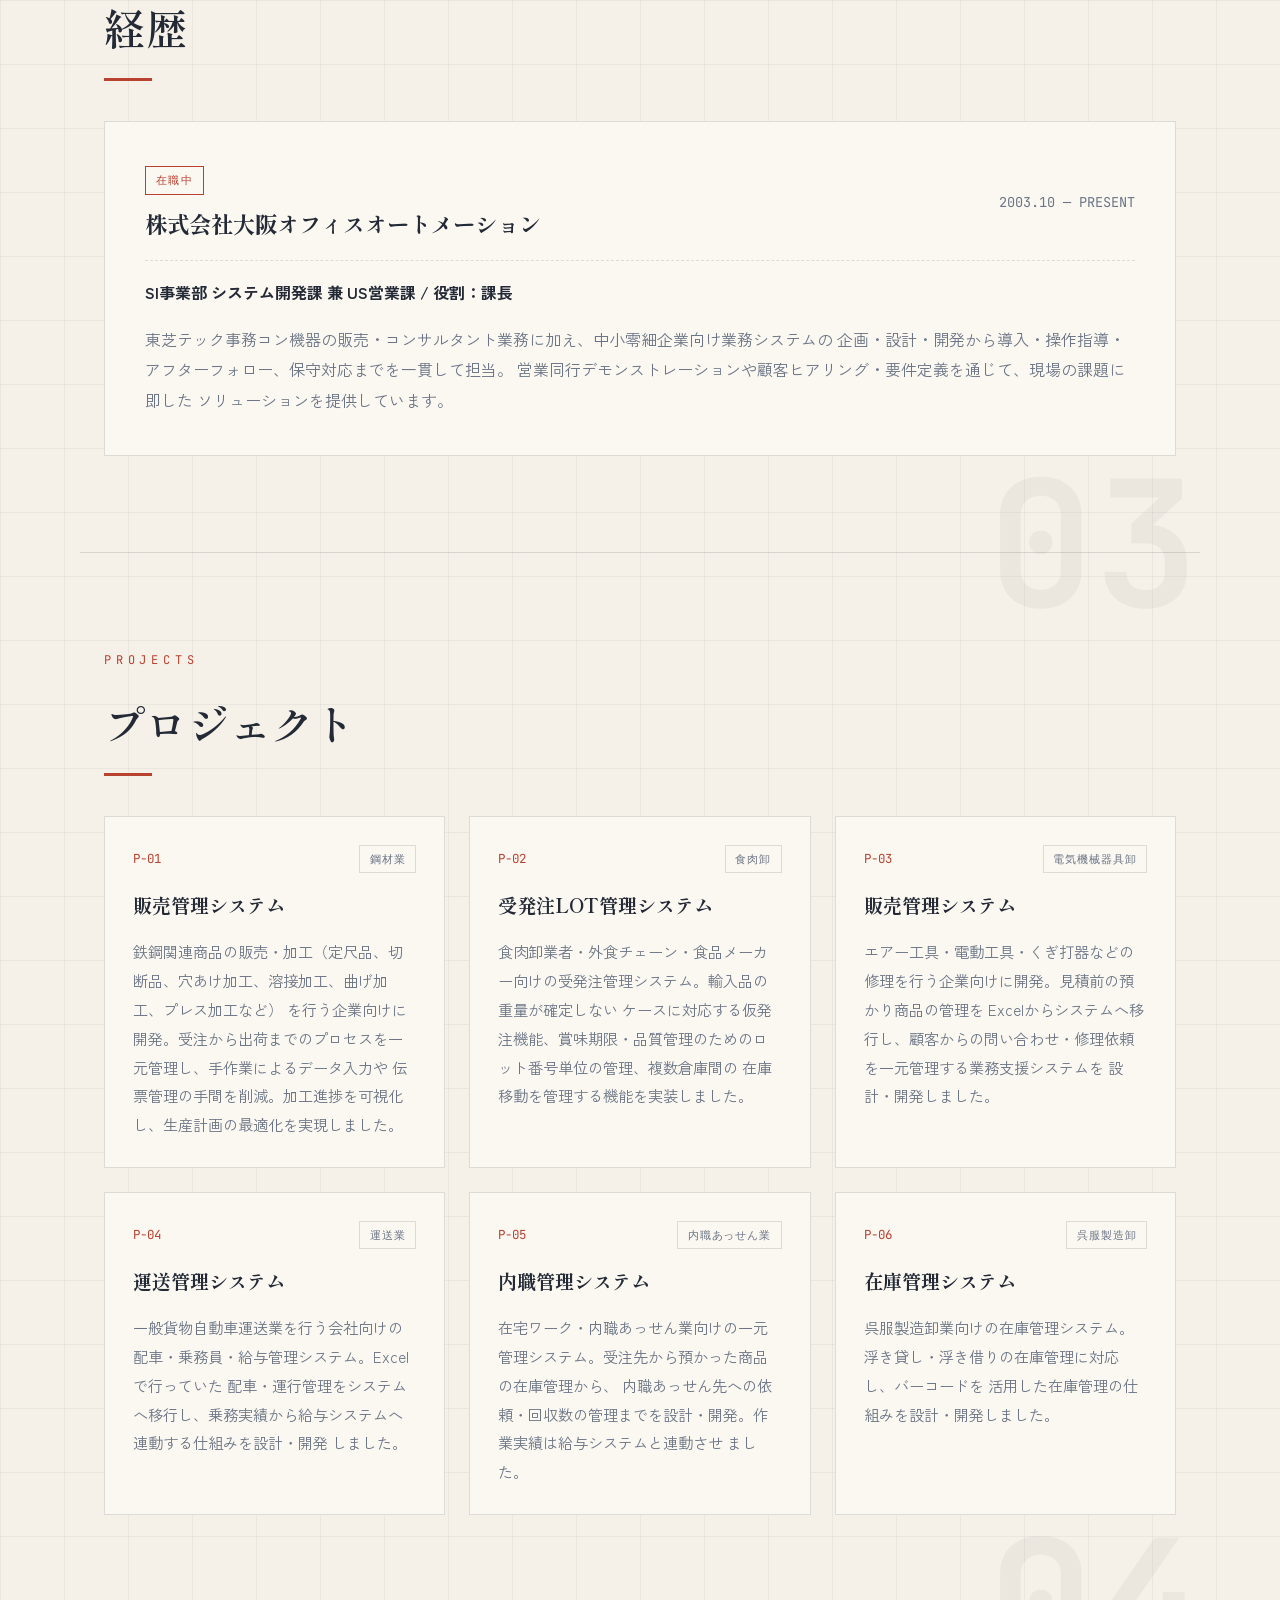
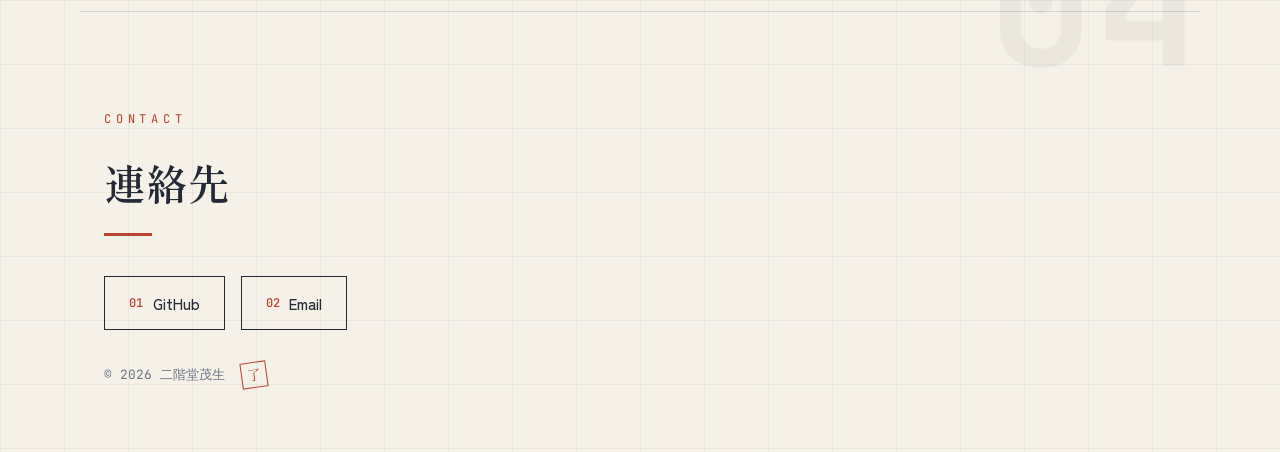
==== commit 4ffd6c72: "修正" ====
--- a/index.html
+++ b/index.html
@@ -31,7 +31,7 @@
   <main>
     <section class="hero" id="top">
       <div class="hero__grid" aria-hidden="true"></div>
-      <span class="hero__vertical-label" aria-hidden="true">業務システムエンジニア / SINCE 2003</span>
+      <span class="hero__vertical-label" aria-hidden="true">システムエンジニア / SINCE 2003</span>
 
       <div class="hero__content">
         <p class="hero__kicker reveal" style="--delay:0">SHIGEO NIKAIDO</p>
@@ -91,9 +91,9 @@
           <p class="about-skills__label">Skill Set</p>
           <ul class="skills">
             <li><span class="skills__index">01</span>システム設計・要件定義</li>
-            <li><span class="skills__index">02</span>業務アプリケーションSE</li>
+            <li><span class="skills__index">02</span>アプリケーションSE</li>
             <li><span class="skills__index">03</span>IT運用保守</li>
-            <li><span class="skills__index">04</span>Windows / Actian Zen (PSQL)</li>
+            <li><span class="skills__index">04</span>Windows / STEPLAN / Actian Zen (PSQL)</li>
           </ul>
         </div>
       </div>
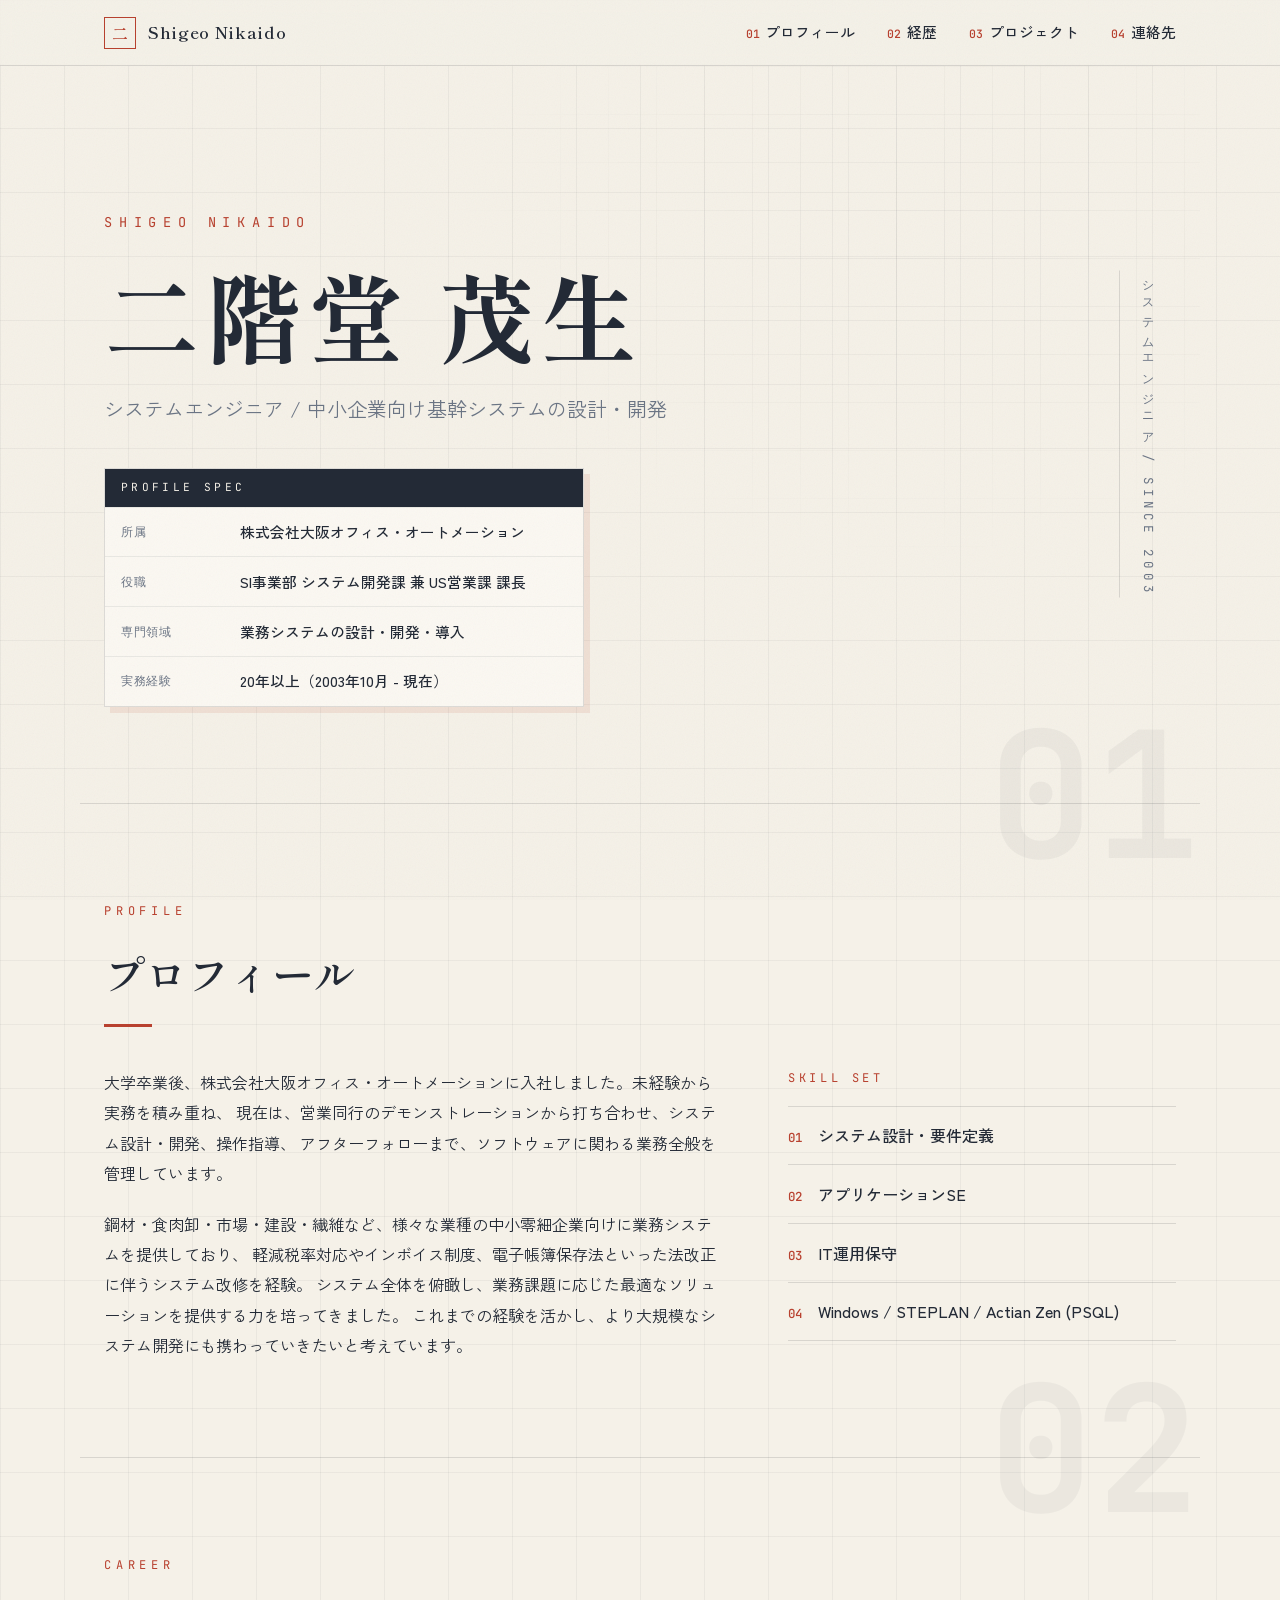
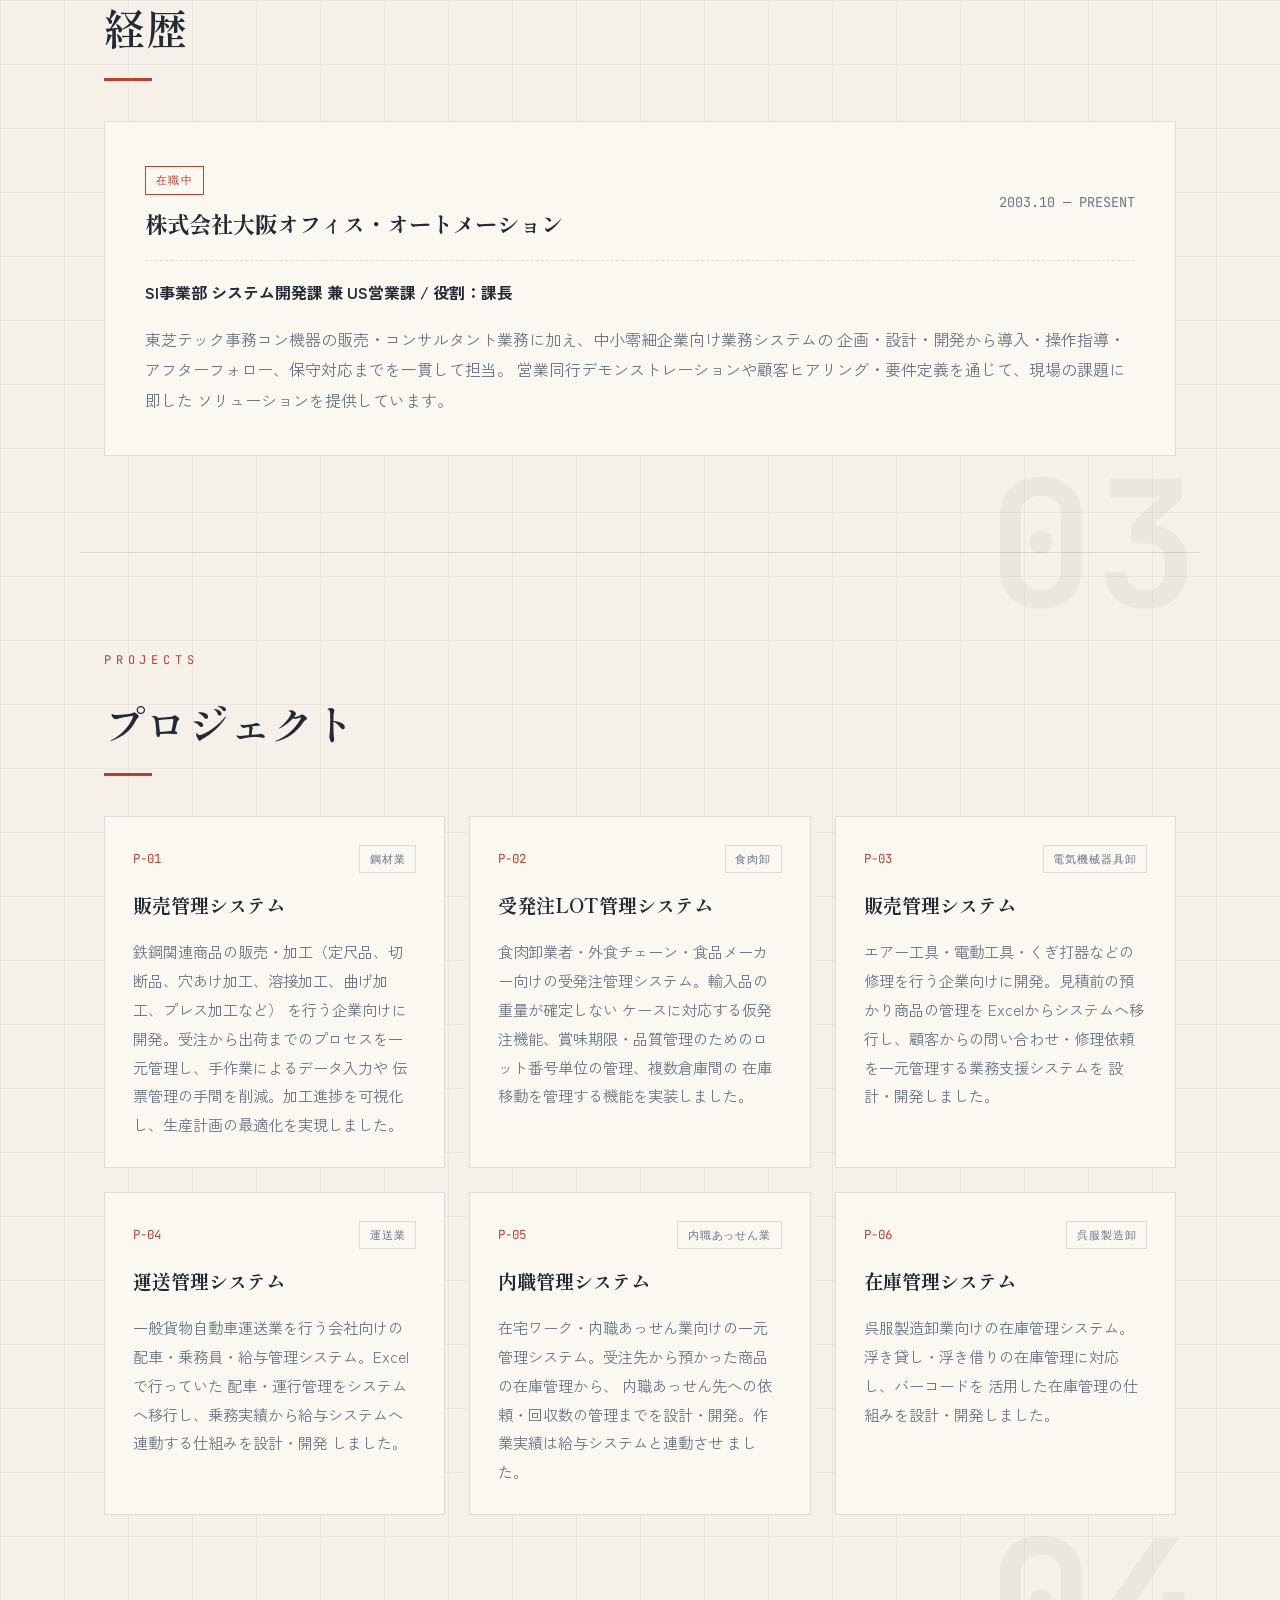
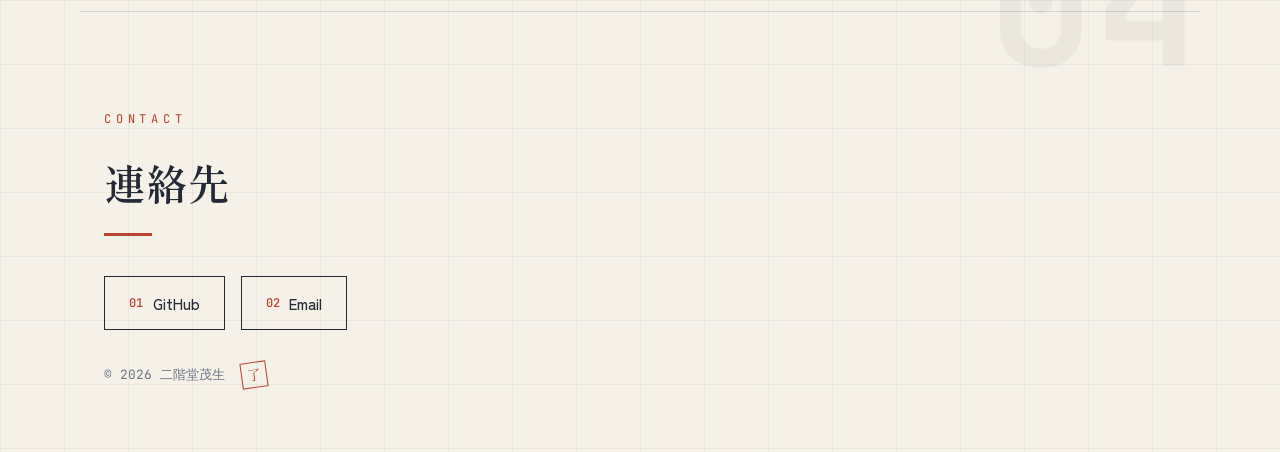
==== commit 0b61ce22: "修正" ====
--- a/index.html
+++ b/index.html
@@ -42,11 +42,11 @@
           <div class="spec-sheet__title">PROFILE SPEC</div>
           <div class="spec-sheet__row">
             <dt>所属</dt>
-            <dd>株式会社大阪オフィスオートメーション</dd>
+            <dd>株式会社大阪オフィス・オートメーション</dd>
           </div>
           <div class="spec-sheet__row">
             <dt>役職</dt>
-            <dd>SI事業部 システム開発課 課長</dd>
+            <dd>SI事業部 システム開発課 兼 US営業課 課長</dd>
           </div>
           <div class="spec-sheet__row">
             <dt>専門領域</dt>
@@ -110,7 +110,7 @@
         <div class="experience-item__header">
           <div>
             <span class="experience-item__tag">在職中</span>
-            <h3>株式会社大阪オフィスオートメーション</h3>
+            <h3>株式会社大阪オフィス・オートメーション</h3>
           </div>
           <span class="experience-item__period">2003.10 — PRESENT</span>
         </div>
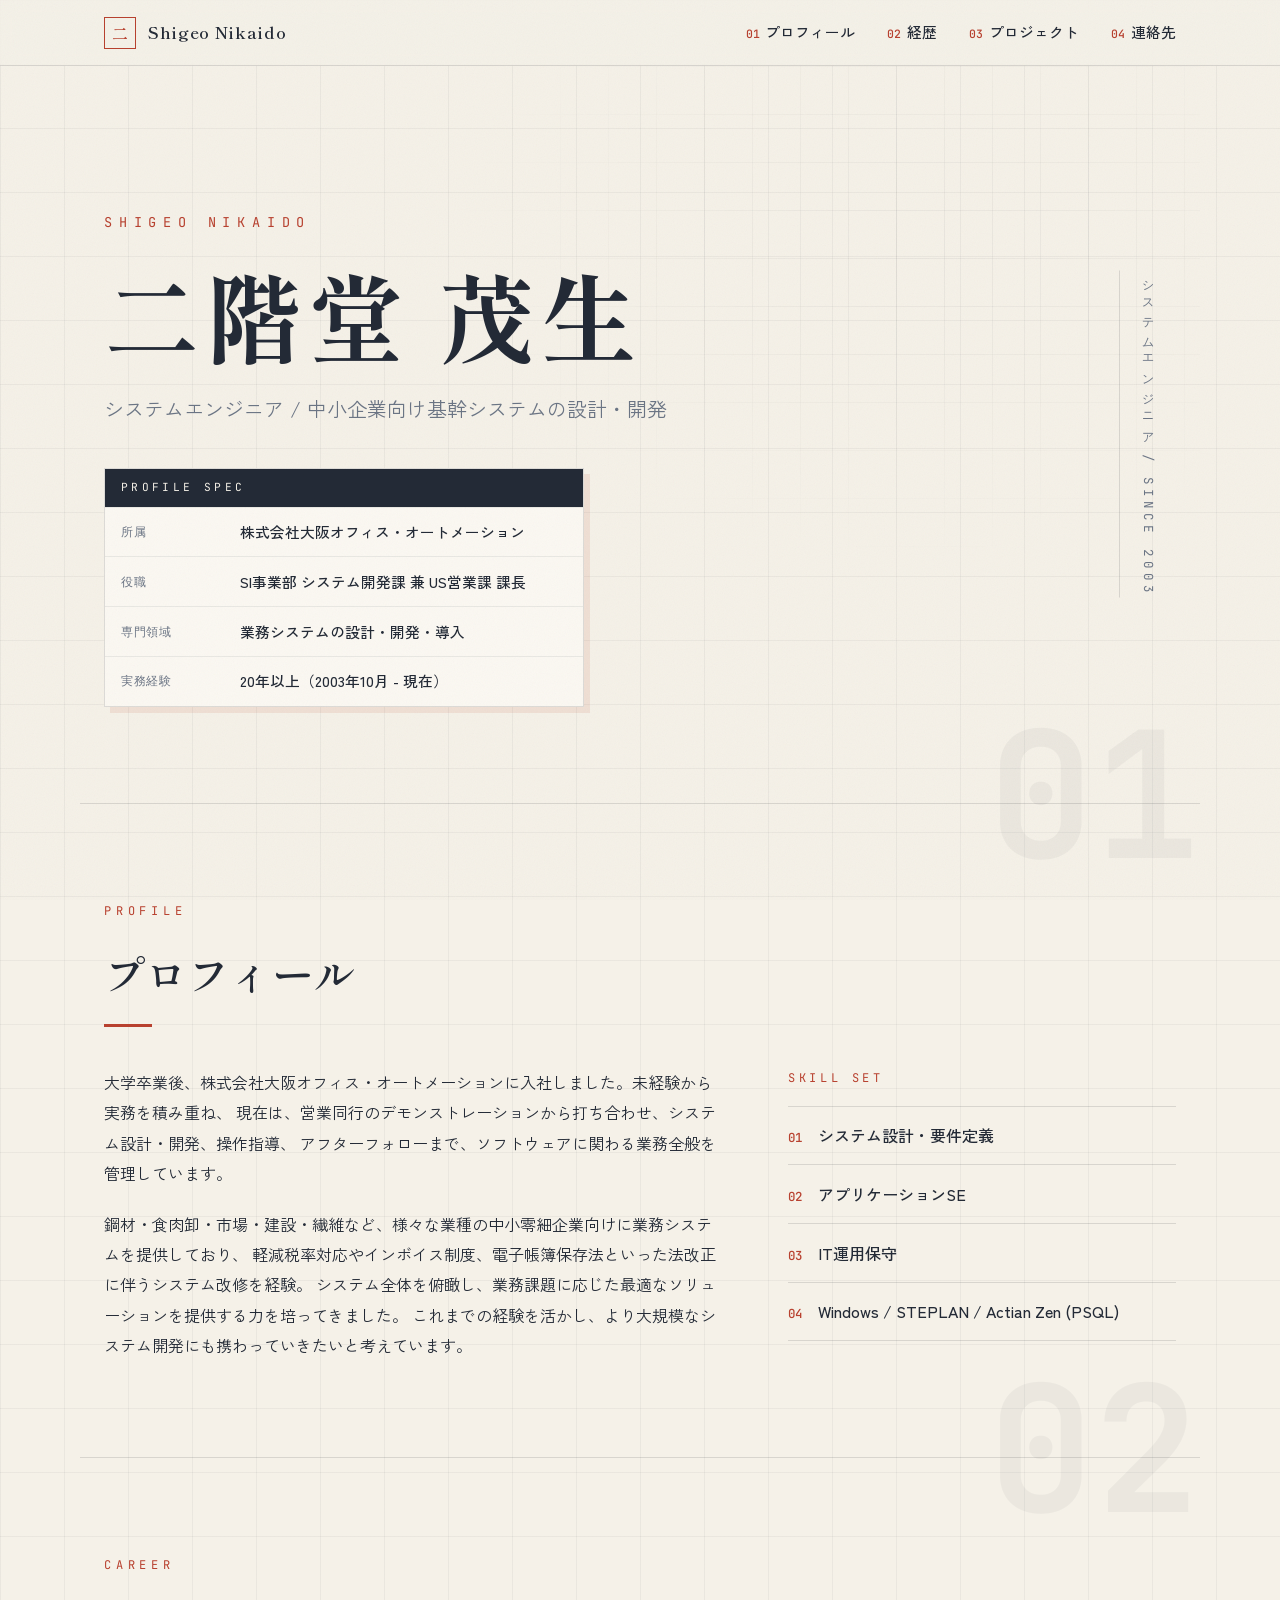
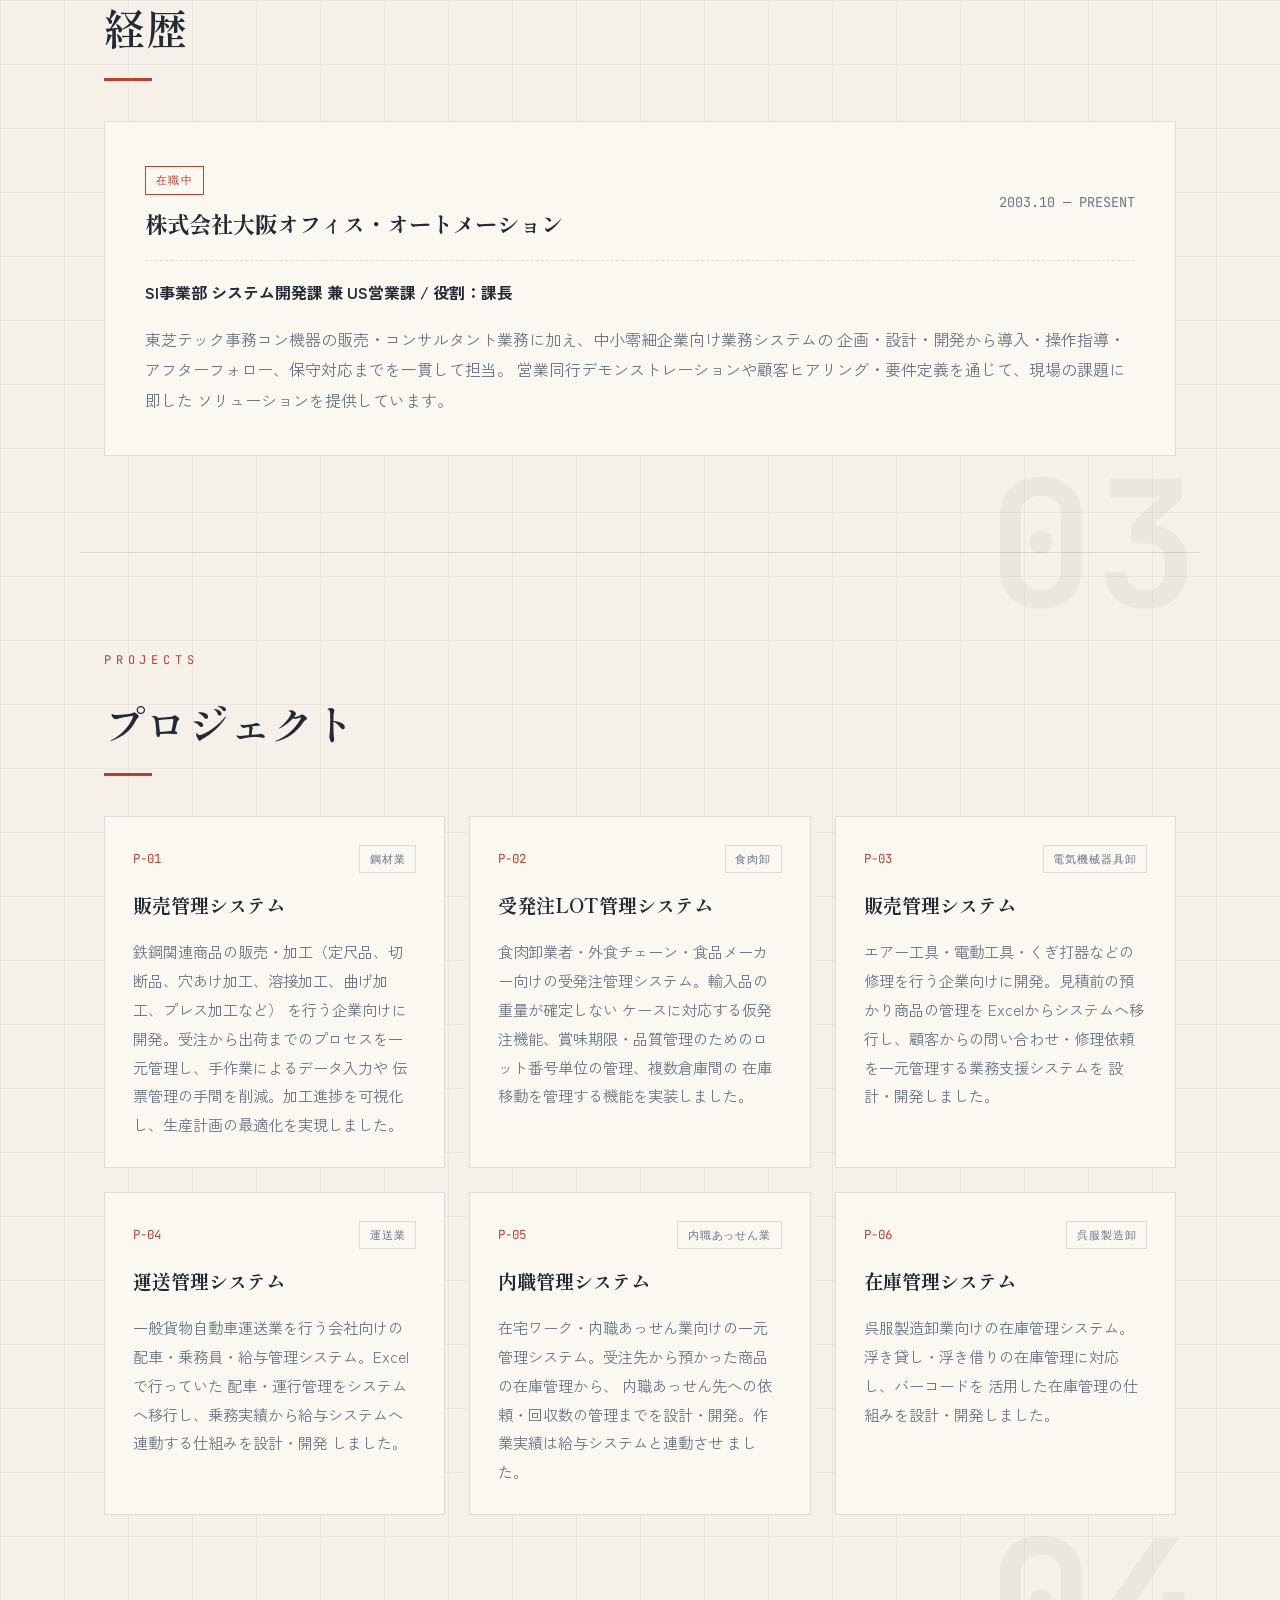
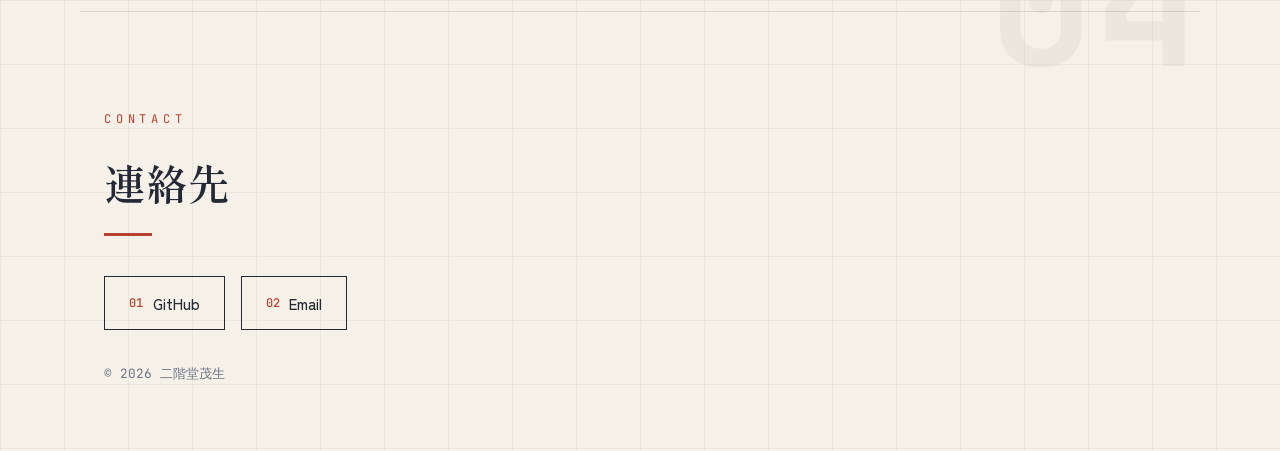
==== commit 1edfb317: "修正" ====
--- a/index.html
+++ b/index.html
@@ -254,7 +254,7 @@
       </div>
       <p class="footer__copy">
         <span>&copy; 2026 二階堂茂生</span>
-        <span class="footer__stamp" aria-hidden="true">了</span>
+        <!--span class="footer__stamp" aria-hidden="true">了</span-->
       </p>
     </div>
   </footer>
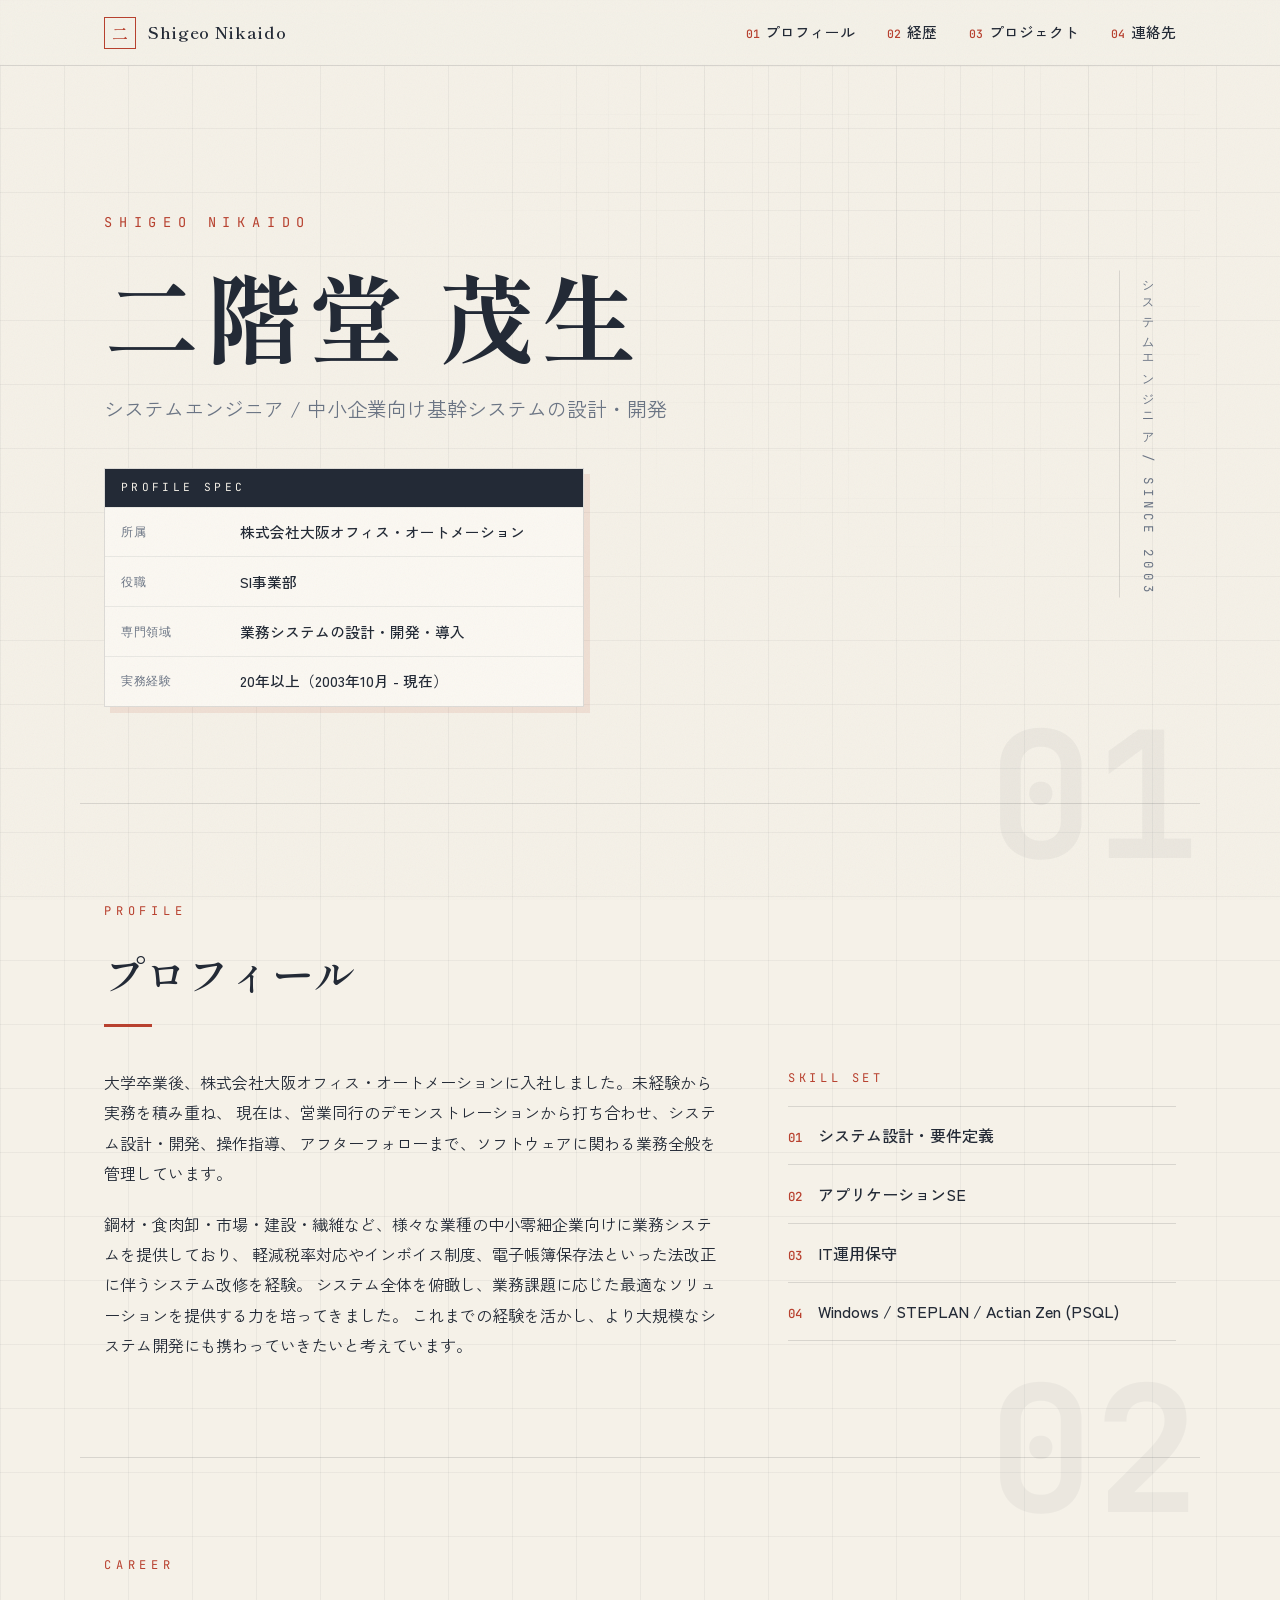
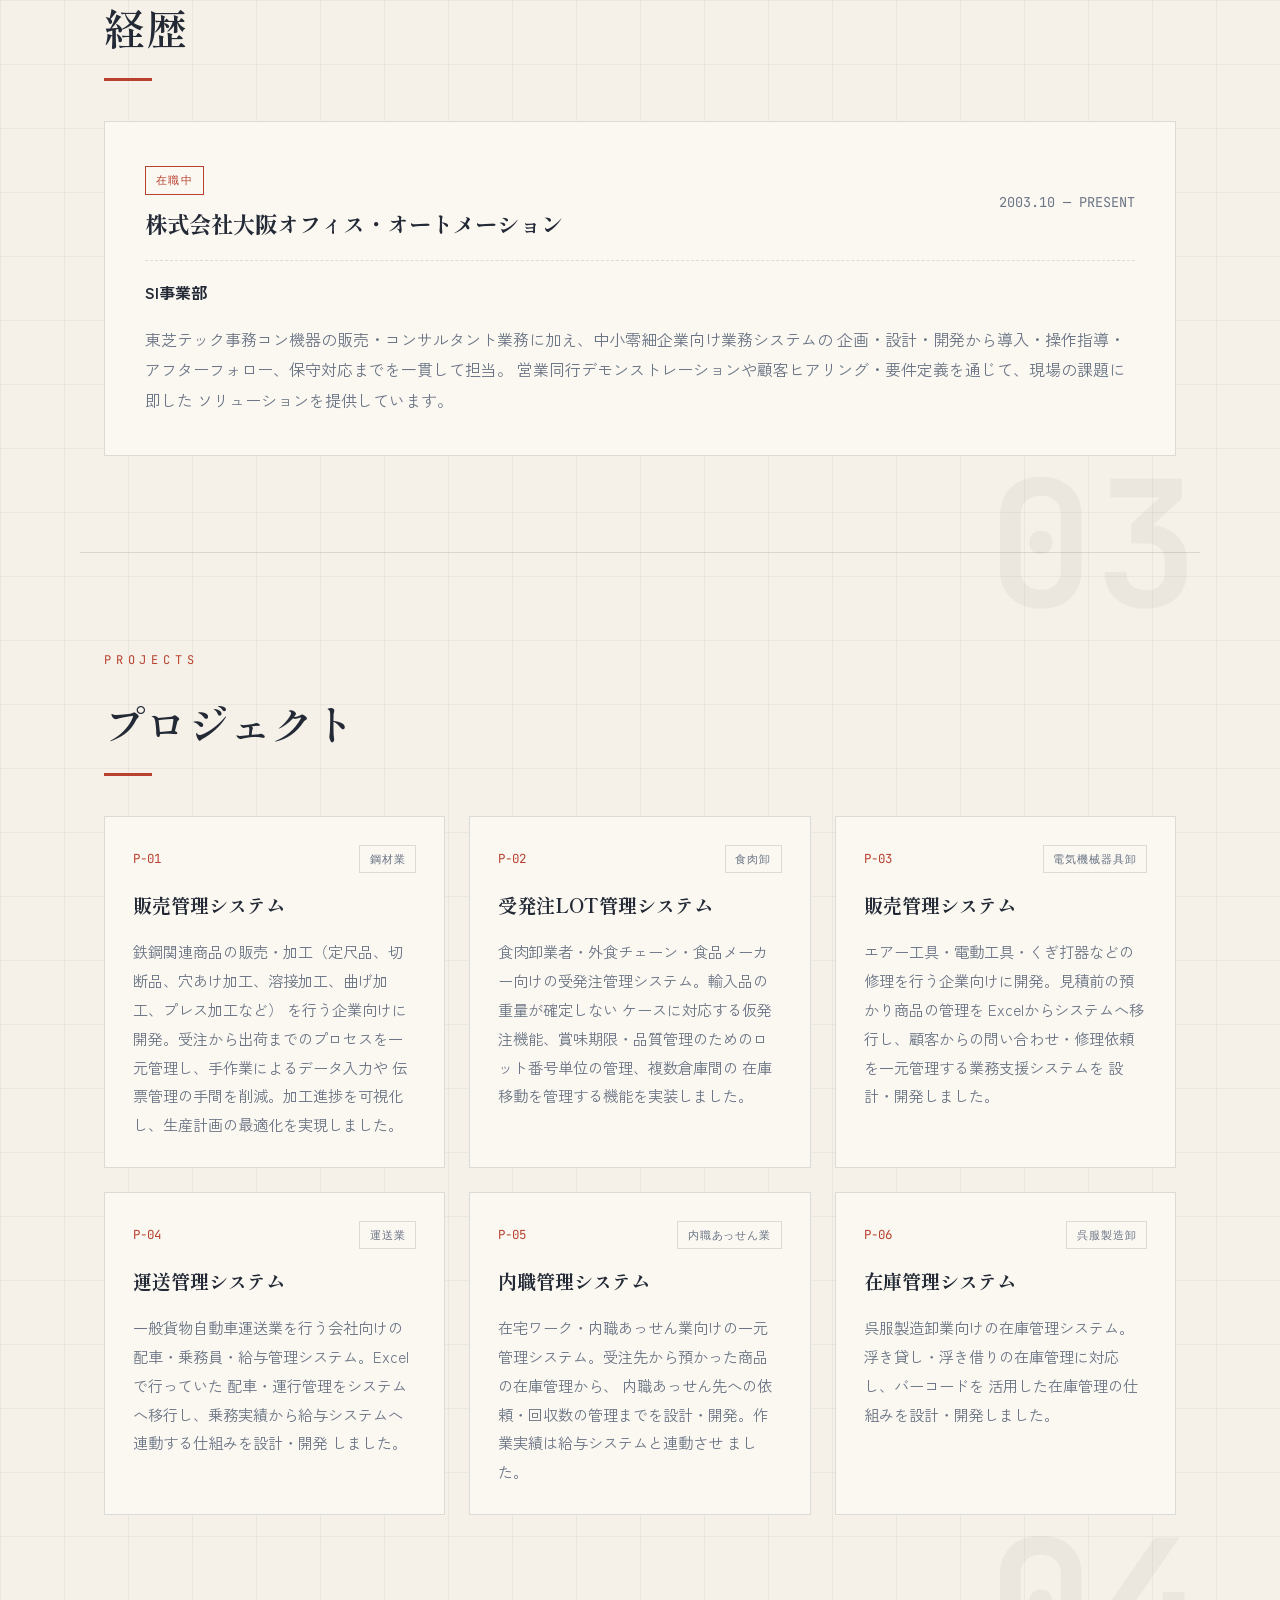
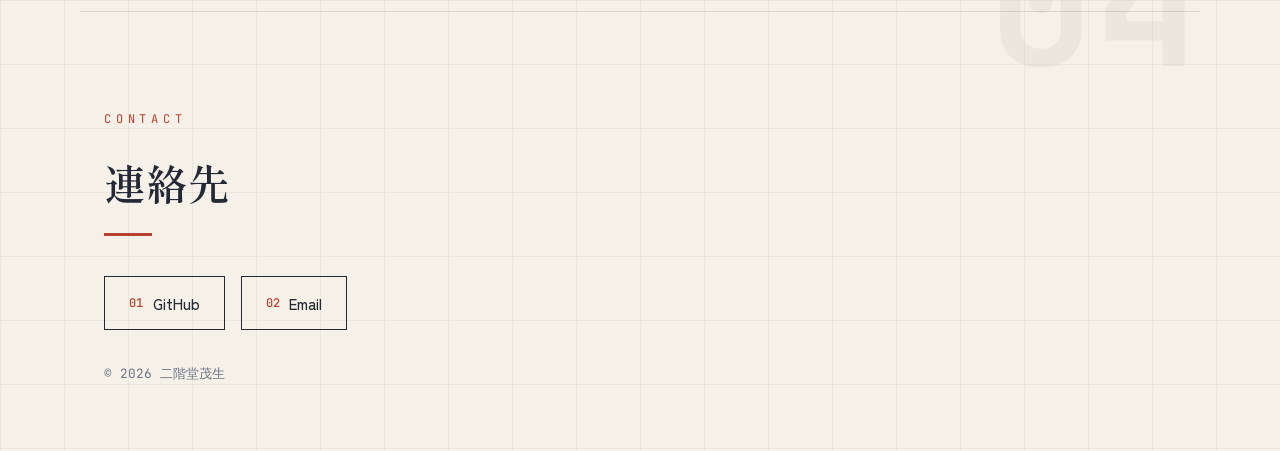
==== commit 72e78376: "index.html を更新" ====
--- a/index.html
+++ b/index.html
@@ -46,7 +46,7 @@
           </div>
           <div class="spec-sheet__row">
             <dt>役職</dt>
-            <dd>SI事業部 システム開発課 兼 US営業課 課長</dd>
+            <dd>SI事業部</dd>
           </div>
           <div class="spec-sheet__row">
             <dt>専門領域</dt>
@@ -114,7 +114,7 @@
           </div>
           <span class="experience-item__period">2003.10 — PRESENT</span>
         </div>
-        <p class="experience-item__role">SI事業部 システム開発課 兼 US営業課 / 役割：課長</p>
+        <p class="experience-item__role">SI事業部</p>
         <p>
           東芝テック事務コン機器の販売・コンサルタント業務に加え、中小零細企業向け業務システムの
           企画・設計・開発から導入・操作指導・アフターフォロー、保守対応までを一貫して担当。
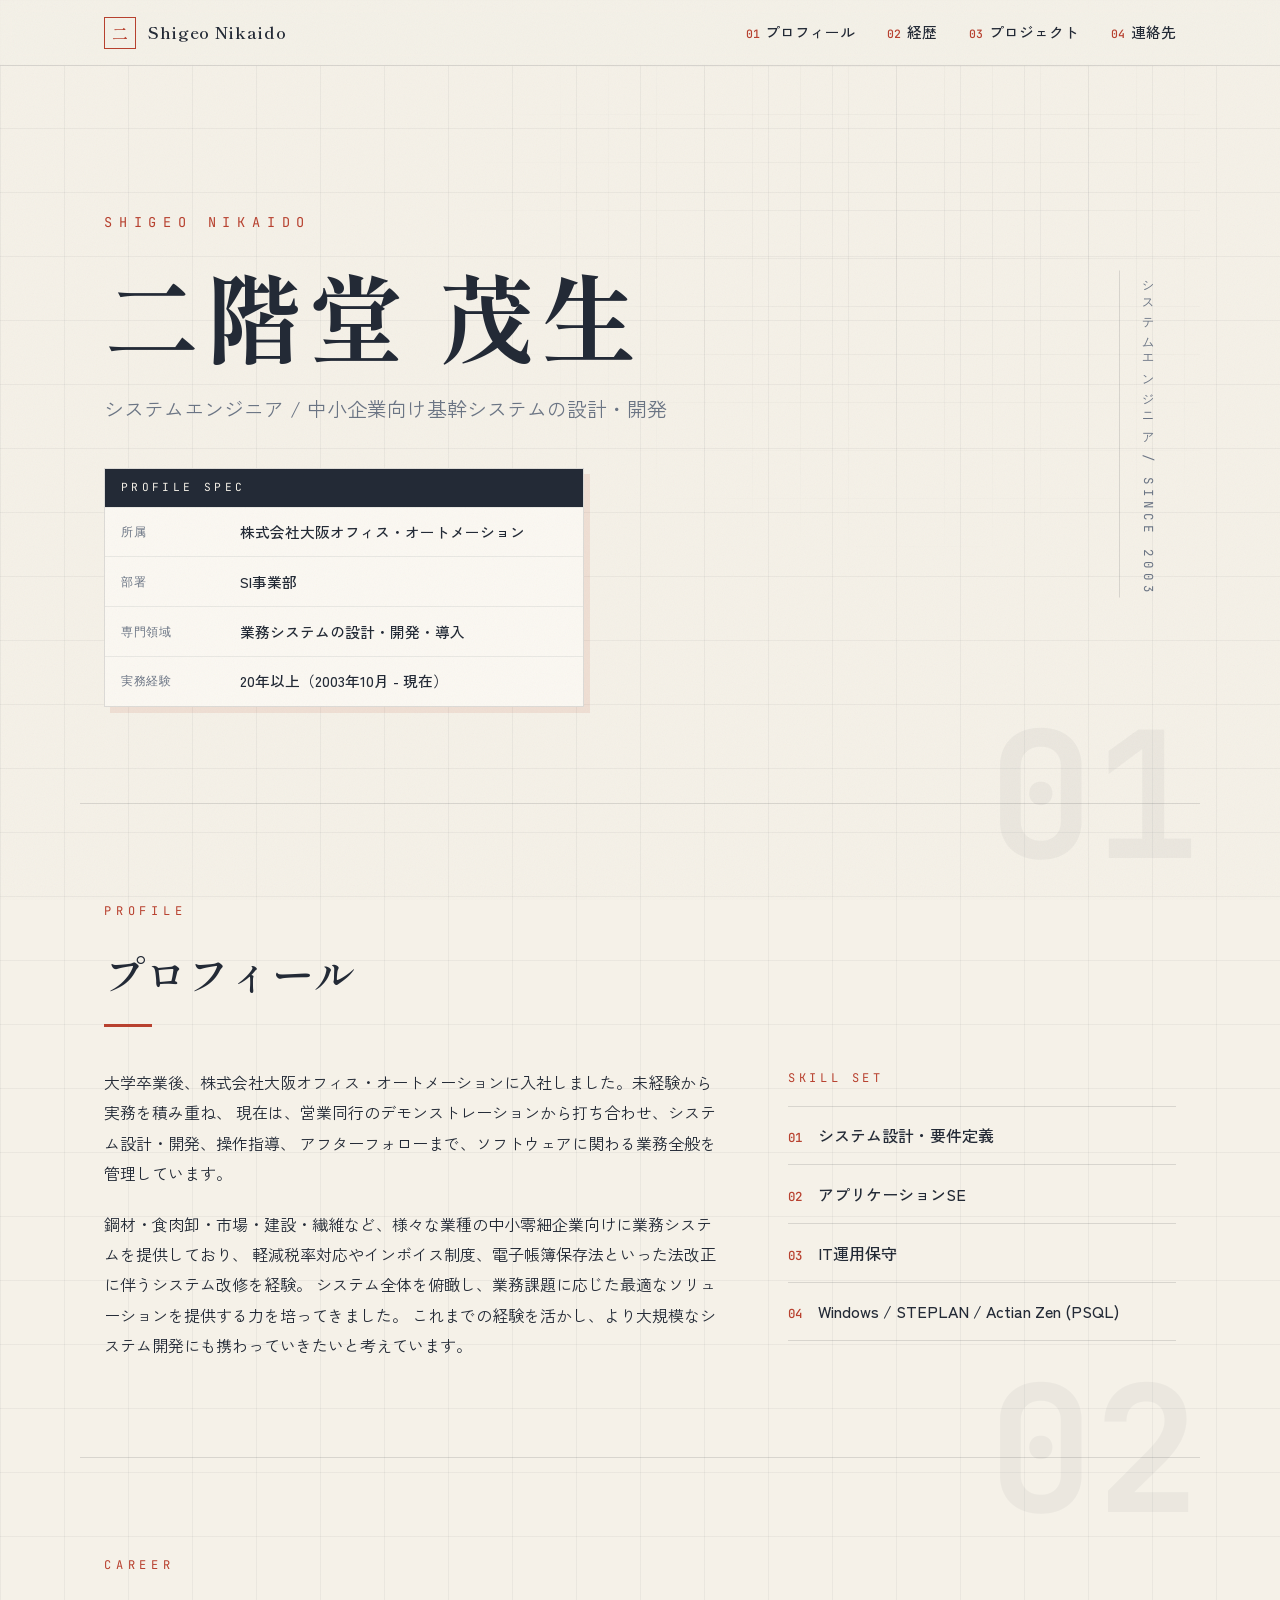
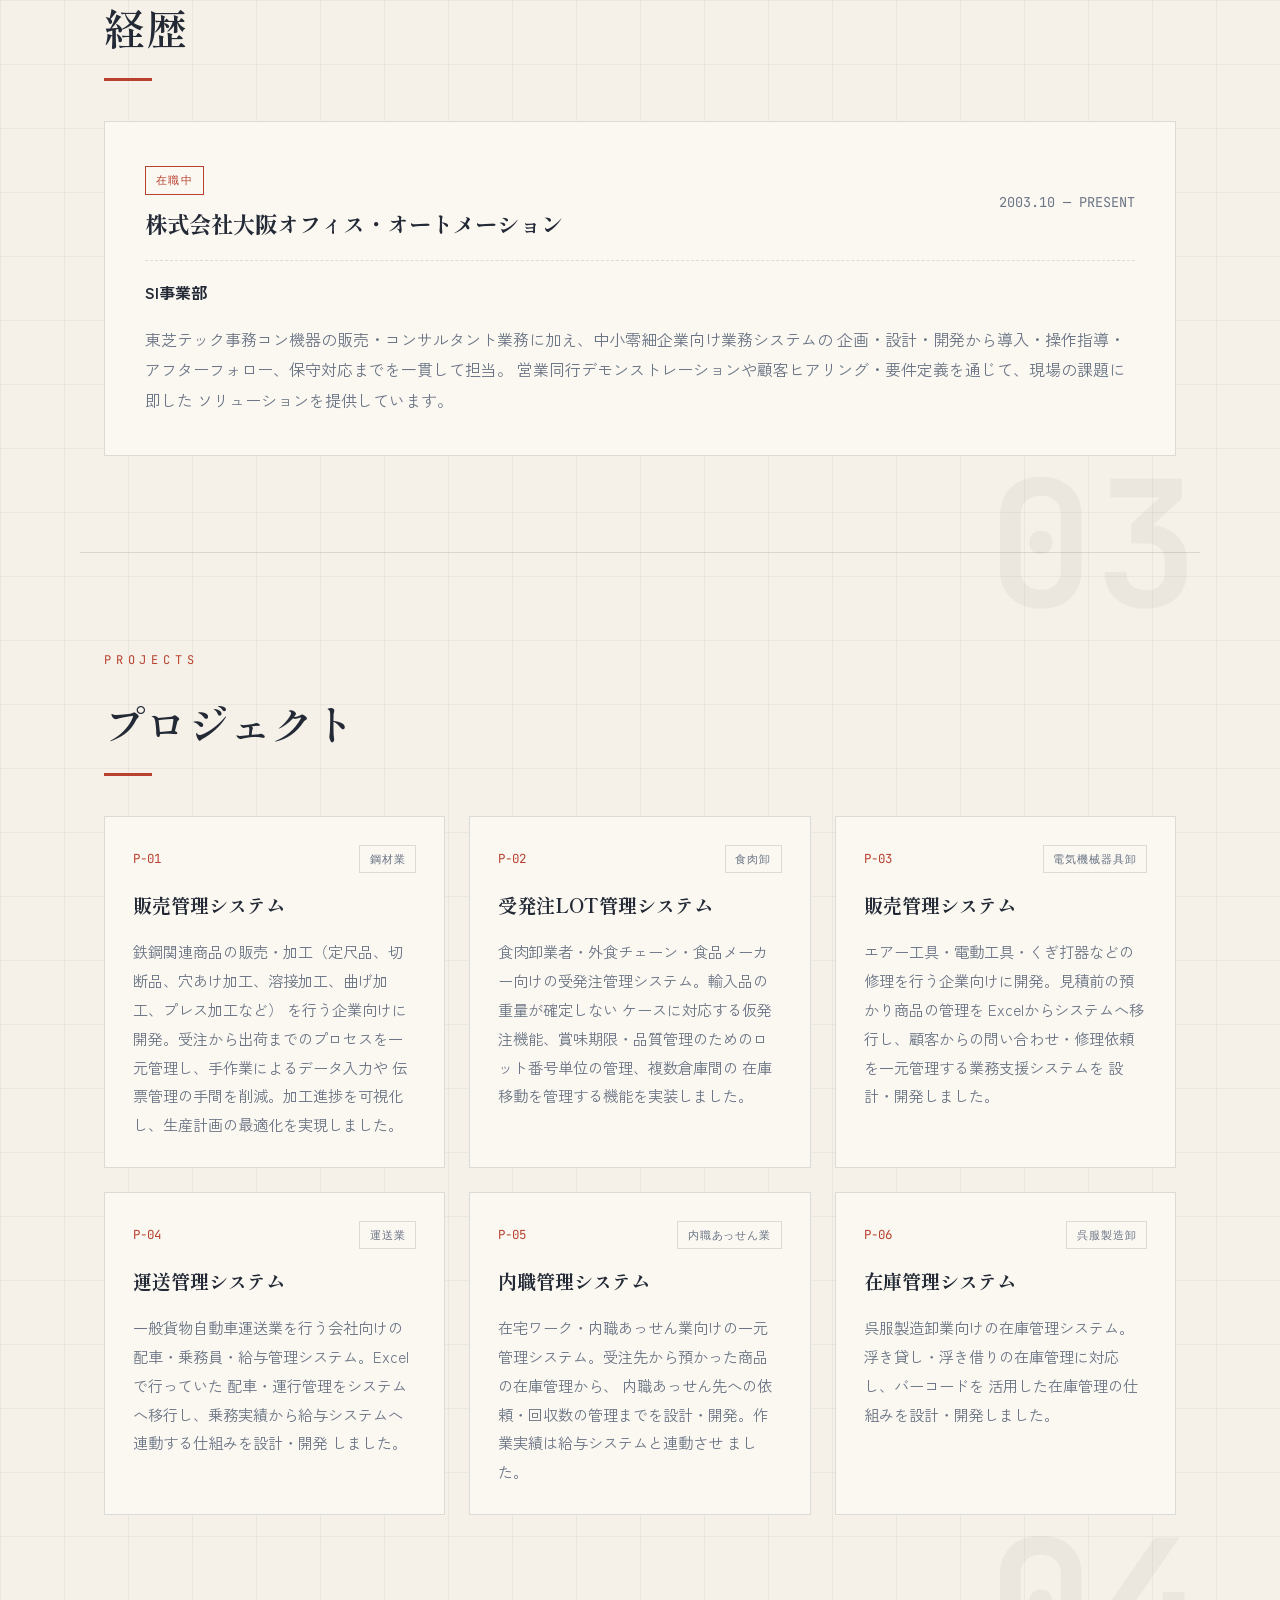
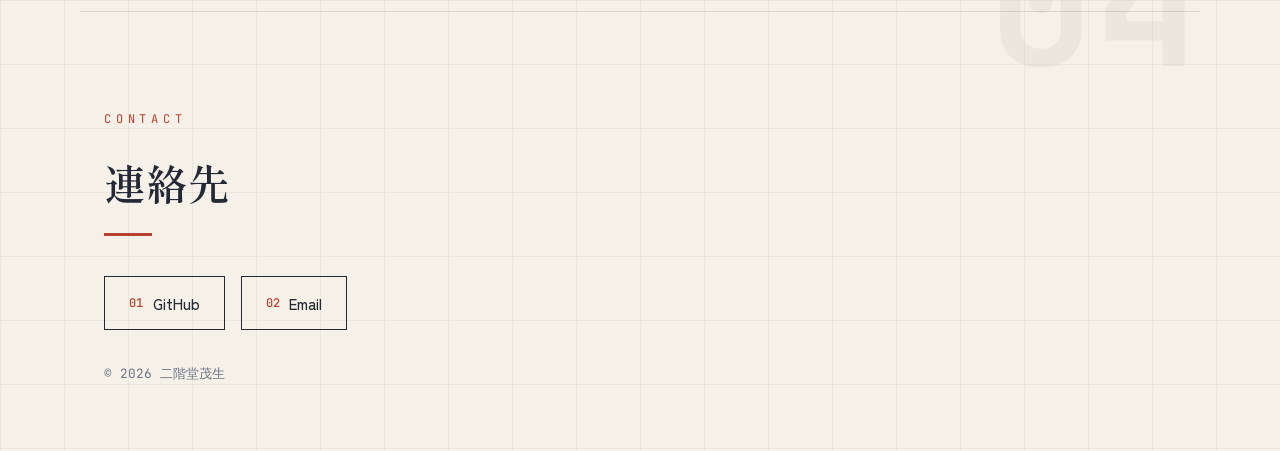
==== commit 65534df5: "index.html を更新" ====
--- a/index.html
+++ b/index.html
@@ -45,7 +45,7 @@
             <dd>株式会社大阪オフィス・オートメーション</dd>
           </div>
           <div class="spec-sheet__row">
-            <dt>役職</dt>
+            <dt>部署</dt>
             <dd>SI事業部</dd>
           </div>
           <div class="spec-sheet__row">
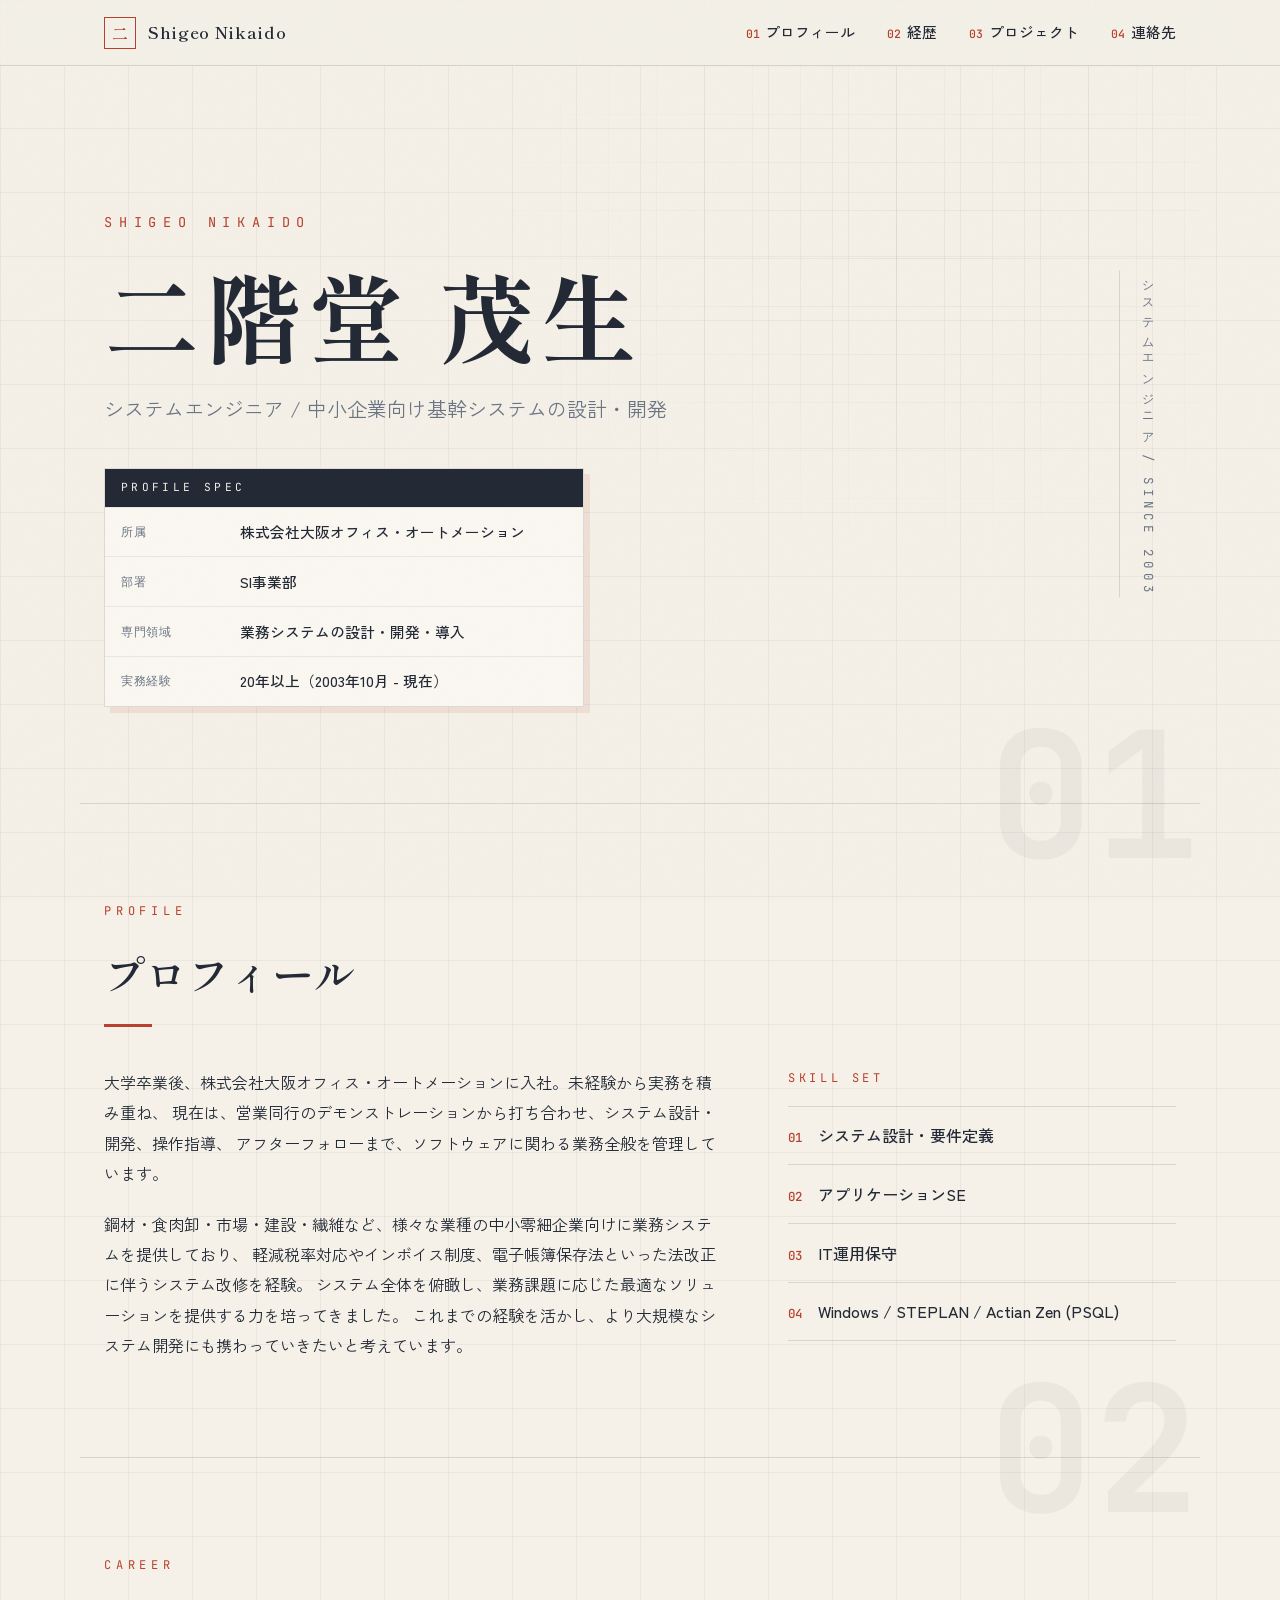
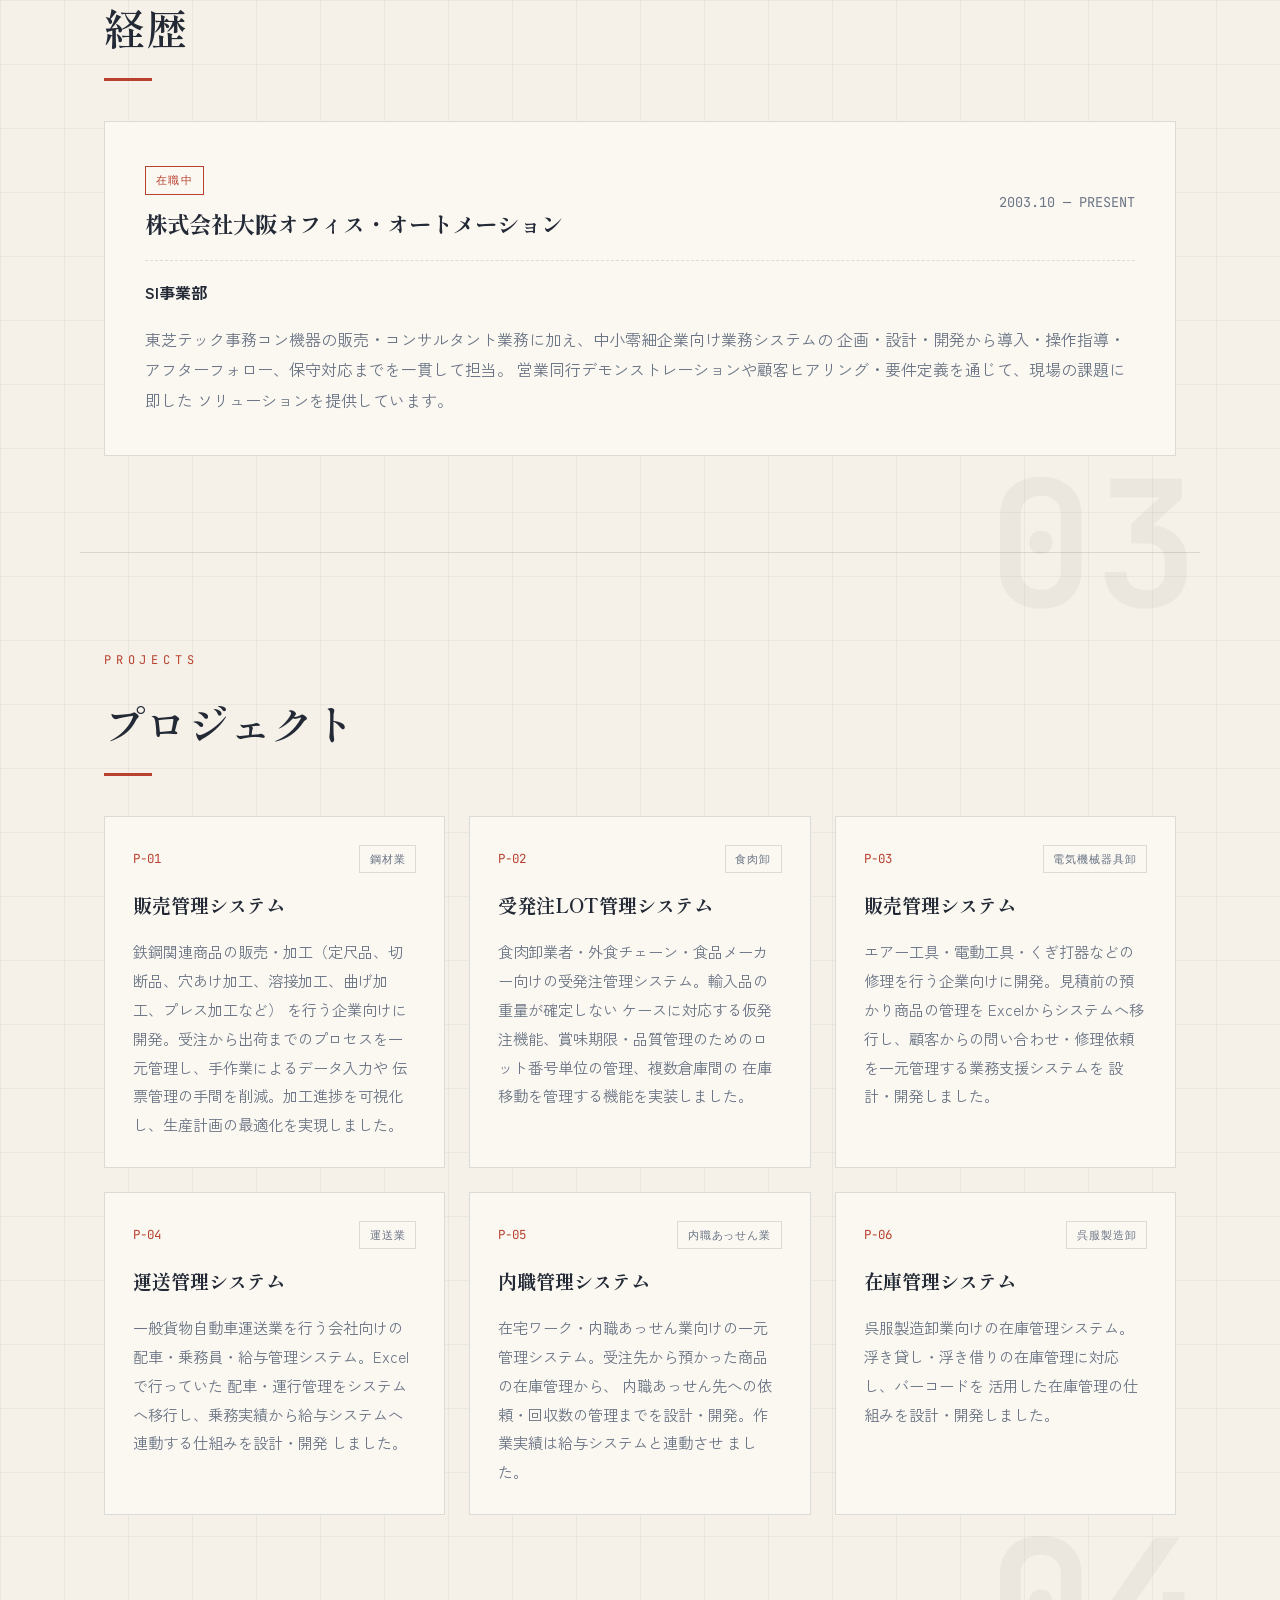
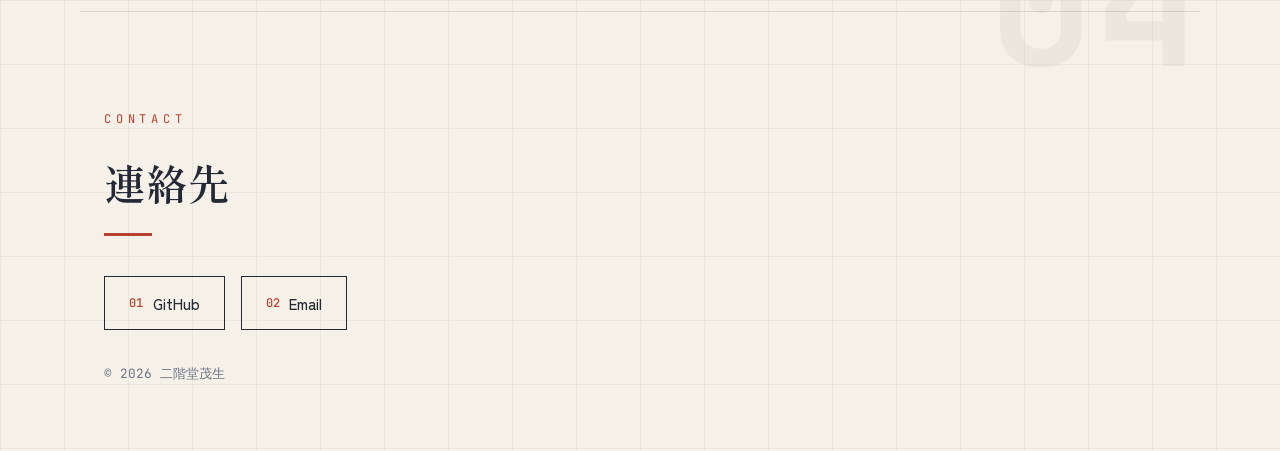
==== commit ba75fae5: "Update description meta tag and about section text Removed the period at the end of the description " ====
--- a/index.html
+++ b/index.html
@@ -4,7 +4,7 @@
   <meta charset="UTF-8">
   <meta name="viewport" content="width=device-width, initial-scale=1.0">
   <title>二階堂茂生 - Portfolio</title>
-  <meta name="description" content="二階堂茂生のポートフォリオ。中小企業向け基幹システムの設計・開発に従事するシステムエンジニアの経歴とプロジェクト実績。">
+  <meta name="description" content="二階堂茂生のポートフォリオ。中小企業向け基幹システムの設計・開発に従事するシステムエンジニアの経歴とプロジェクト実績">
   <link rel="preconnect" href="https://fonts.googleapis.com">
   <link rel="preconnect" href="https://fonts.gstatic.com" crossorigin>
   <link href="https://fonts.googleapis.com/css2?family=Shippori+Mincho:wght@400;500;600;800&family=Zen+Kaku+Gothic+New:wght@400;500;700;900&family=JetBrains+Mono:wght@400;500;600&display=swap" rel="stylesheet">
@@ -75,7 +75,7 @@
       <div class="about-grid">
         <div class="about-text reveal" style="--delay:1">
           <p>
-            大学卒業後、株式会社大阪オフィス・オートメーションに入社しました。未経験から実務を積み重ね、
+            大学卒業後、株式会社大阪オフィス・オートメーションに入社。未経験から実務を積み重ね、
             現在は、営業同行のデモンストレーションから打ち合わせ、システム設計・開発、操作指導、
             アフターフォローまで、ソフトウェアに関わる業務全般を管理しています。
           </p>
